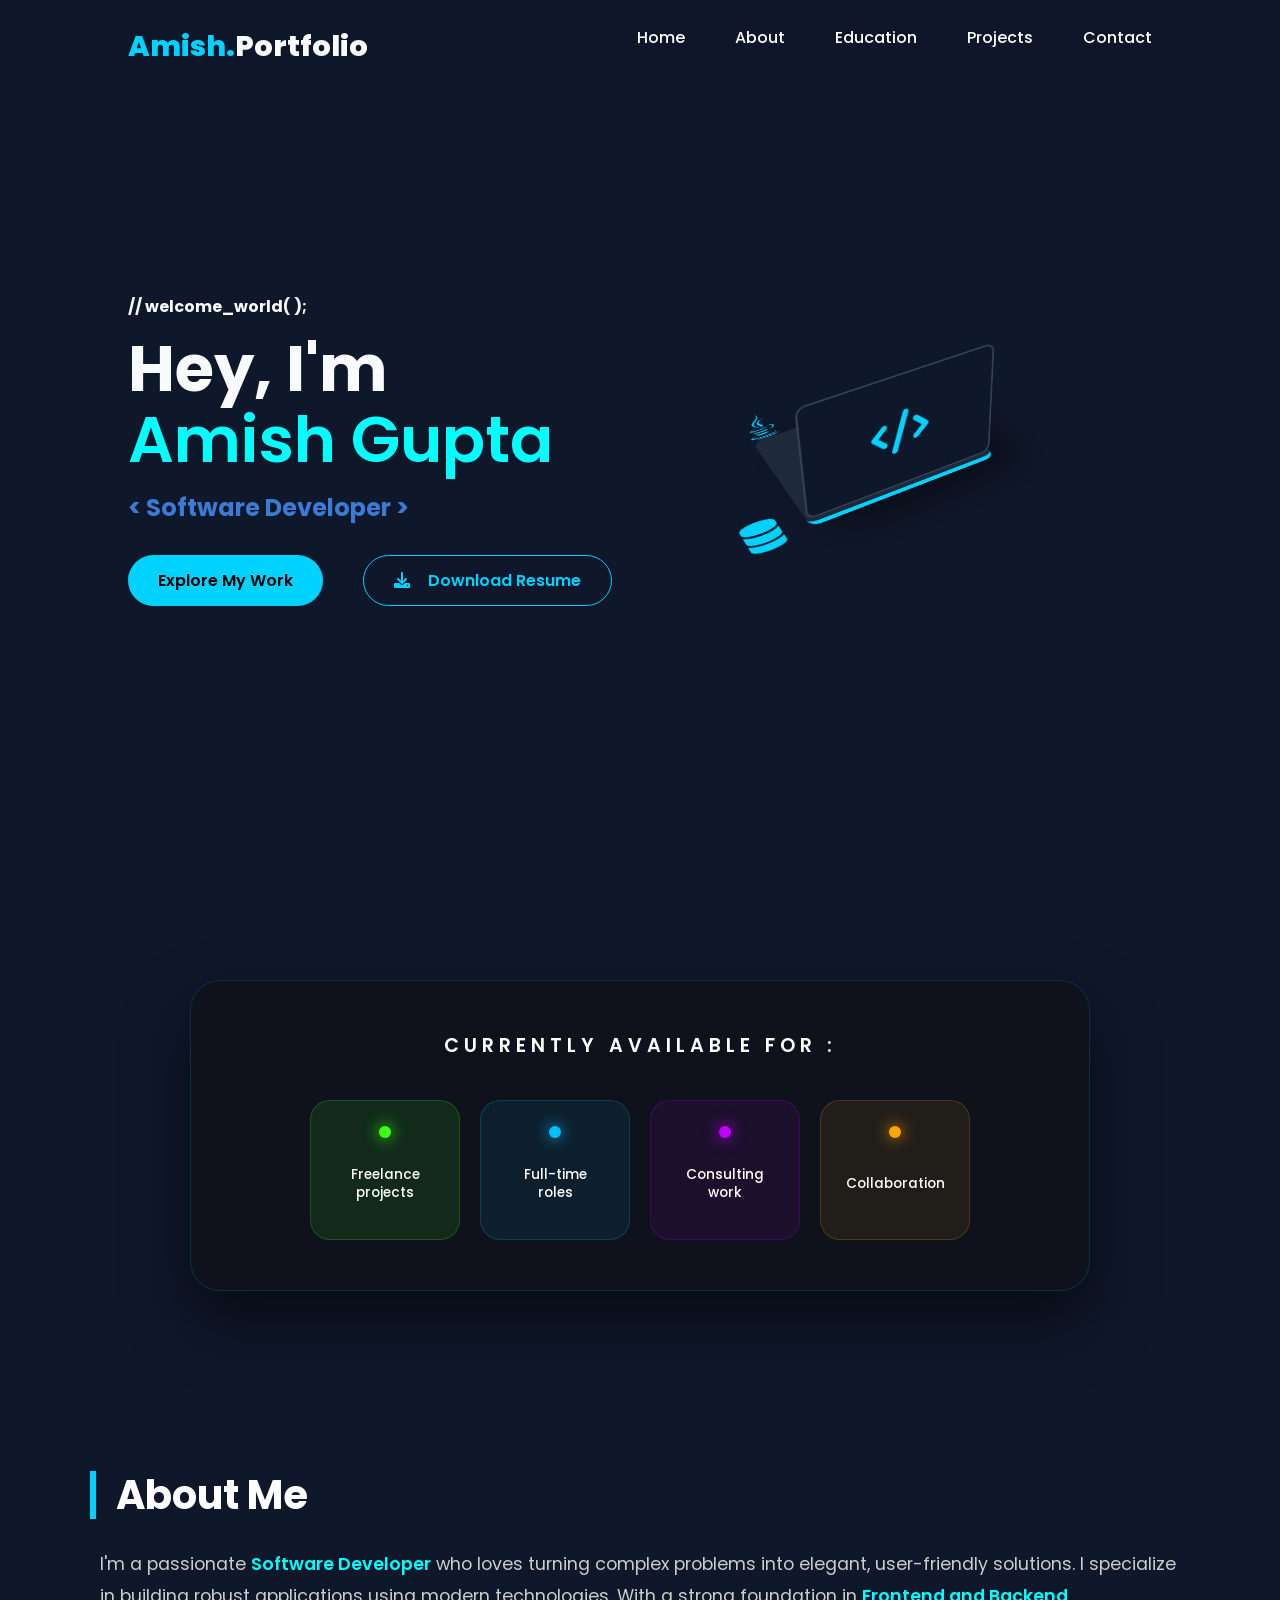
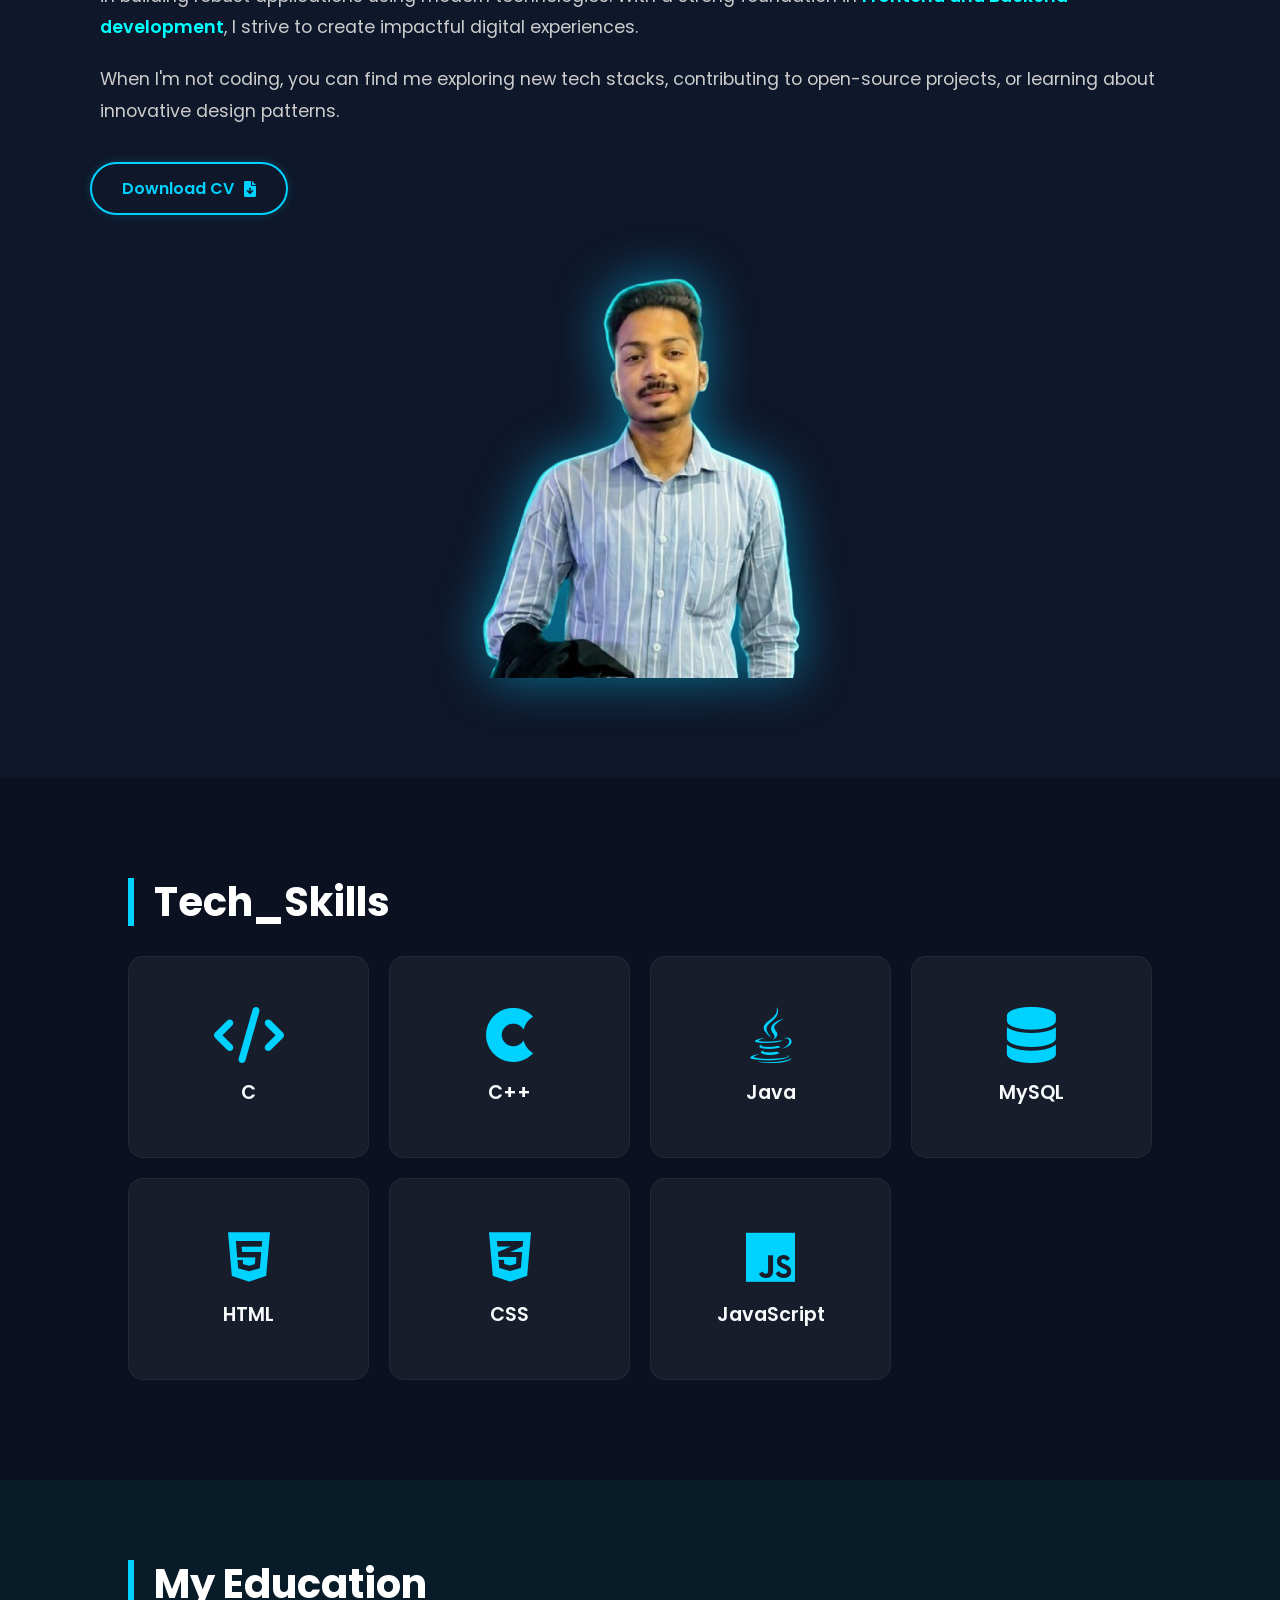
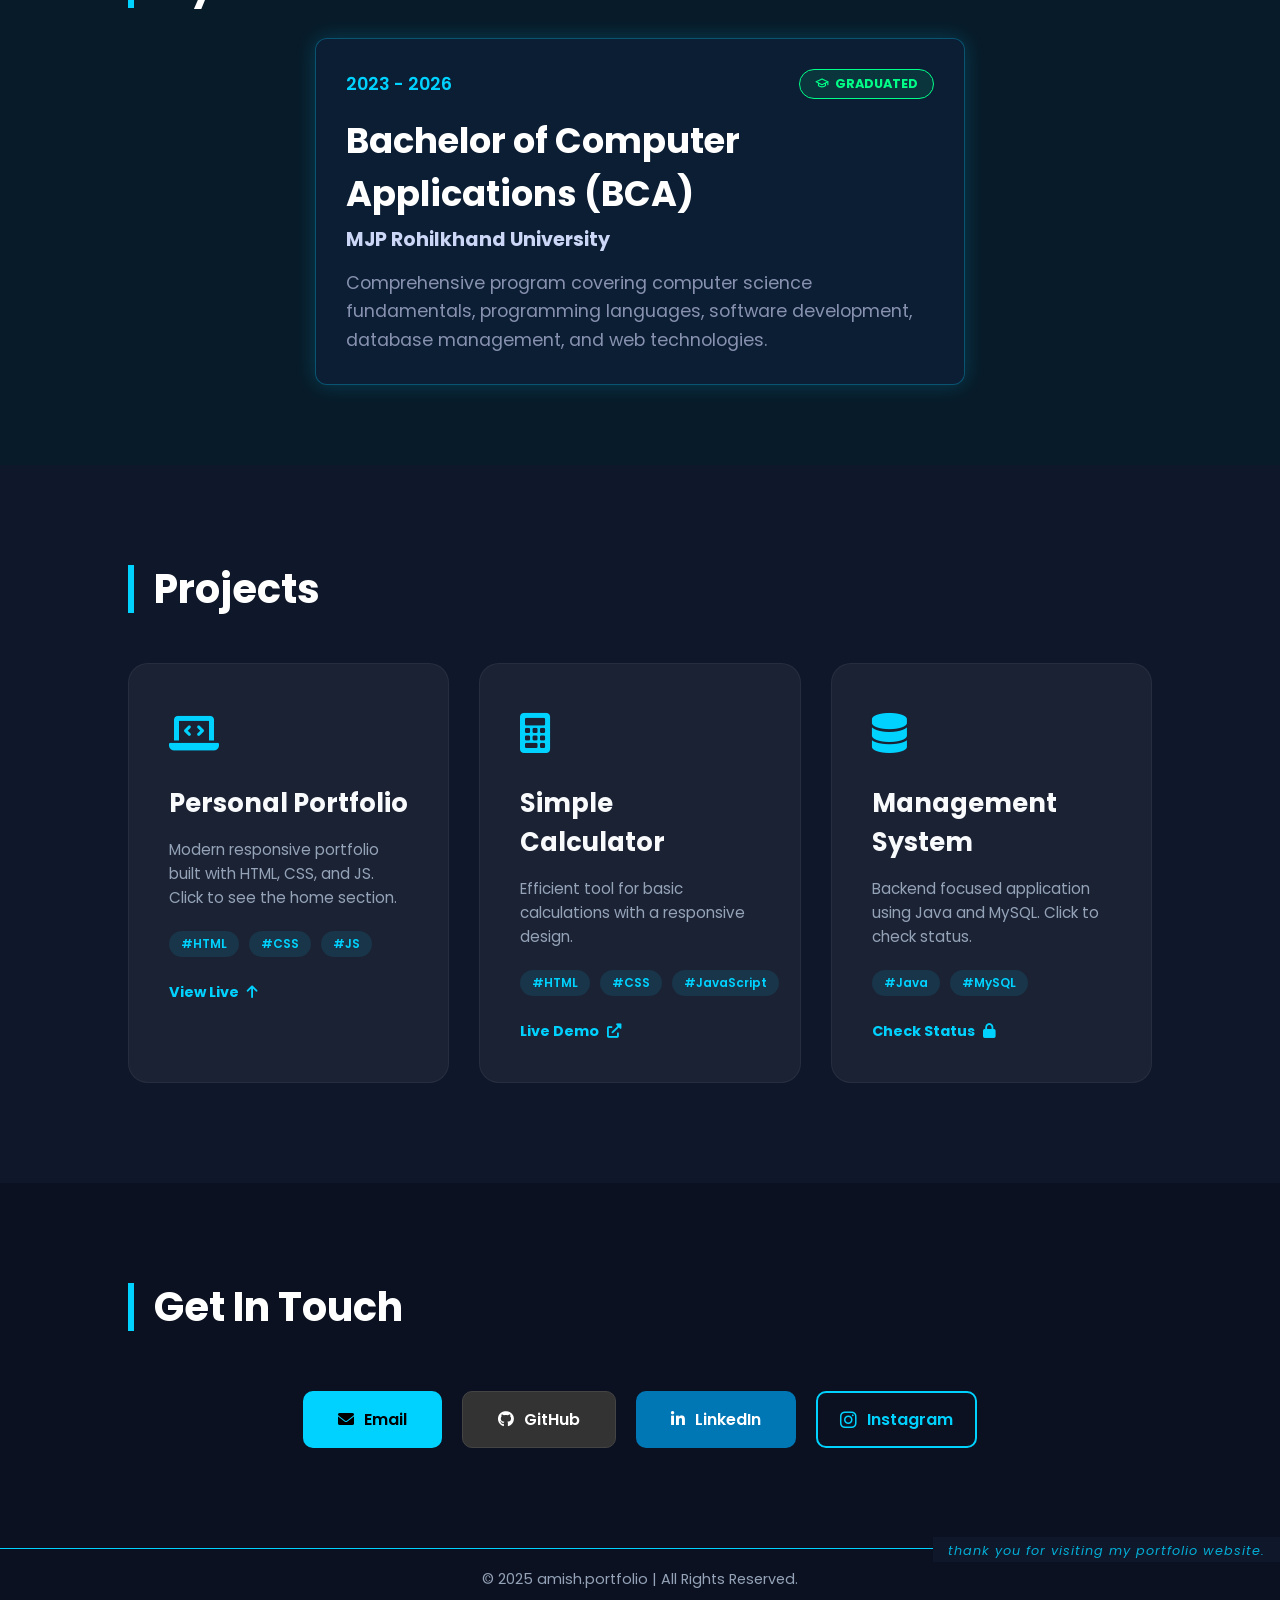
==== Portfolio/index.html @ ae5aba56 "Fix calculator path with capital C" ====
<!DOCTYPE html>
<html lang="en">
<head>
    <meta charset="UTF-8">
    <meta name="viewport" content="width=device-width, initial-scale=1.0">
    <link rel="icon" type="image/x-icon" href="assets/AG_logo.png"> 
    <link rel="stylesheet" href="style.css">
    <meta name="viewport" content="width=device-width, initial-scale=1.0">

<link rel="stylesheet" href="https://cdnjs.cloudflare.com/ajax/libs/font-awesome/6.0.0/css/all.min.css">
    <title>Amish Gupta | Portfolio</title>
    <link rel="stylesheet" href="style.css">
    <link rel="stylesheet" href="https://cdnjs.cloudflare.com/ajax/libs/font-awesome/6.0.0/css/all.min.css">
    <link href="https://fonts.googleapis.com/css2?family=Poppins:wght@300;400;600;800&display=swap" rel="stylesheet">
</head>
<body>

   <nav>
    <div class="logo"><span>Amish.</span>Portfolio</div>
    
    <div class="menu-toggle" id="mobile-menu">
        <span class="bar"></span>
        <span class="bar"></span>
        <span class="bar"></span>
    </div>

    <ul class="nav-links">
        <li><a href="#home">Home</a></li>
        <li><a href="#about">About</a></li>
        <li><a href="#education">Education</a></li>
        <li><a href="#projects">Projects</a></li>
        <li><a href="#contact">Contact</a></li>
    </ul>
</nav>

    <section id="home" class="hero fullscreen">
        <div class="hero-container">
            <div class="hero-text">
                 <h4 class="greeting">// welcome_world( );</h4>
                <h1 class="floating-text">Hey, I'm <br><span class="highlight">Amish Gupta</span></h1>
                
                <p class="role-text">&lt; Software Developer &gt;</p>
                
                
                <div class="hero-btns">
                    <a href="#projects" class="btn primary">Explore My Work</a>
                    <a href="assets/Amish_Gupta_Resume.pdf" class="btn secondary" download>
    <i class="fa-solid fa-download"></i> Download Resume
</a>
                </div>
            </div>
            
            <div class="hero-visual">
                <div class="iso-box">
                    <div class="laptop-base"></div>
                    <div class="laptop-screen">
                        <div class="screen-glow"></div>
                        <i class="fas fa-code"></i>
                    </div>
                    <div class="float-icon icon-1"><i class="fab fa-java"></i></div>
                    <div class="float-icon icon-2"><i class="fab fa-js"></i></div>
                    <div class="float-icon icon-3"><i class="fas fa-database"></i></div>
                </div>
            </div>
        </div>
    </section>

    <section class="availability-section">
    <div class="availability-card-wrapper">
        <h2 class="availability-title">Currently available for :</h2>
        <div class="availability-items">
            <div class="avail-item box freelance">
                <span class="dot"></span>
                <span class="item-text">Freelance<br>projects</span>
            </div>
            <div class="avail-item box fulltime">
                <span class="dot"></span>
                <span class="item-text">Full-time<br>roles</span>
            </div>
            <div class="avail-item box consulting">
                <span class="dot"></span>
                <span class="item-text">Consulting<br>work</span>
            </div>
            <div class="avail-item box collaboration">
                <span class="dot"></span>
                <span class="item-text">Collaboration</span>
            </div>
        </div>
    </div>
</section>

    <section id="about" class="about-section">
    <div class="about-container">
        
        <div class="about-content">
            <h2 class="section-title">About Me</h2>
            <p class="about-text">
                I'm a passionate <span class="highlight">Software Developer</span> who loves turning complex problems into elegant, user-friendly solutions. I specialize in building robust applications using modern technologies. With a strong foundation in <span class="highlight">Frontend and Backend development</span>, I strive to create impactful digital experiences.
            </p>
            <p class="about-text">
                When I'm not coding, you can find me exploring new tech stacks, contributing to open-source projects, or learning about innovative design patterns.
            </p>
            
            <div class="about-cta">
                <a href="assets/Amish_Gupta_Resume.pdf" class="btn btn-cv" download>
                    Download CV <i class="fas fa-file-download"></i>
                </a>
            </div>
        </div>
        
        <div class="about-image-wrapper">
            <img src="assets/profile_pic.png" alt="Amish Gupta" class="about-image">
        </div>
        
    </div>
</section>

    <section id="skills" class="section bg-dark-alt">
        <div class="container">
            <h2 class="section-title">Tech_Skills</h2>
            <div class="skills-grid">
                <div class="skill-card" onclick="openSkill('C', 'Mastered memory management and procedural logic.')"><i class="fas fa-code"></i><span>C</span></div>
                <div class="skill-card" onclick="openSkill('C++', 'Deep understanding of OOPs and Algorithms.')"><i class="fab fa-cuttlefish"></i><span>C++</span></div>
                <div class="skill-card" onclick="openSkill('Java', 'Building robust and scalable applications.')"><i class="fab fa-java"></i><span>Java</span></div>
                <div class="skill-card" onclick="openSkill('MySQL', 'Experienced in database design and SQL.')"><i class="fas fa-database"></i><span>MySQL</span></div>
                <div class="skill-card" onclick="openSkill('HTML', 'Crafting semantic web structures.')"><i class="fab fa-html5"></i><span>HTML</span></div>
                <div class="skill-card" onclick="openSkill('CSS', 'Styling modern layouts with animations.')"><i class="fab fa-css3-alt"></i><span>CSS</span></div>
                <div class="skill-card" onclick="openSkill('JavaScript', 'Expertise in dynamic front-end logic.')"><i class="fab fa-js"></i><span>JavaScript</span></div>
            </div>
        </div>
    </section>

    <section class="education" id="education">
    <h2 class="heading">My Education</h2>

    <div class="education-container">
        <div class="edu-card">
            <div class="card-header">
                <span class="year">2023 - 2026</span>
                <span class="status-badge">
    <svg width="14" height="14" viewBox="0 0 24 24" fill="none" stroke="currentColor" stroke-width="2" stroke-linecap="round" stroke-linejoin="round" xmlns="http://www.w3.org/2000/svg">
        <path d="M22 10L12 5L2 10L12 15L22 10Z"></path>
        <path d="M6 12.5V16.5C6 16.5 8 18.5 12 18.5C16 18.5 18 16.5 18 16.5V12.5"></path>
        <path d="M22 10V15"></path>
    </svg>
    Graduated
</span>
            </div>
            
            <div class="card-body">
                <h3>Bachelor of Computer Applications (BCA)</h3>
                <h4 class="university">MJP Rohilkhand University</h4>
                <div class="divider"></div>
                <p>
                    Comprehensive program covering computer science fundamentals, 
                    programming languages, software development, database management, 
                    and web technologies.
                </p>
            </div>
        </div>
    </div>
</section>


    <section id="projects" class="section">
    <div class="container">
        <h2 class="section-title">Projects</h2>
        <div class="projects-grid">
            
            <div class="project-card" onclick="window.location.href='#home'" style="cursor:pointer;">
                <div class="pj-icon"><i class="fas fa-laptop-code"></i></div>
                <h3>Personal Portfolio</h3>
                <p>Modern responsive portfolio built with HTML, CSS, and JS. Click to see the home section.</p>
                <div class="pj-tags"><span>#HTML</span> <span>#CSS</span> <span>#JS</span></div>
                <a href="#home" class="pj-link">View Live <i class="fas fa-arrow-up"></i></a>
            </div>

            <div class="project-card" onclick="openProjectDetails('Basic Digital Calculator', 'A clean and functional calculator built to handle everyday arithmetic operations. Focused on user-friendly interface and bug-free logic implementation.', 'Calculator/index.html')" style="cursor:pointer;">
    <div class="pj-icon"><i class="fas fa-calculator"></i></div>
    <h3>Simple Calculator</h3>
    <p>Efficient tool for basic calculations with a responsive design.</p>
    <div class="pj-tags"><span>#HTML</span> <span>#CSS</span> <span>#JavaScript</span></div>
    <a href="javascript:void(0)" class="pj-link">Live Demo <i class="fas fa-external-link-alt"></i></a>
</div>

            <div class="project-card" onclick="showComingSoon()" style="cursor:pointer;">
                <div class="pj-icon"><i class="fas fa-database"></i></div>
                <h3>Management System</h3>
                <p>Backend focused application using Java and MySQL. Click to check status.</p>
                <div class="pj-tags"><span>#Java</span> <span>#MySQL</span></div>
                <a href="javascript:void(0)" class="pj-link">Check Status <i class="fas fa-lock"></i></a>
            </div>

        </div>
    </div>
</section>

    <section id="contact" class="section text-center bg-dark-alt">
        <div class="container">
            <h2 class="section-title">Get In Touch</h2>
            <div class="contact-btns">
                <a href="mailto:amishxofficial@gmail.com" class="c-btn email"><i class="fas fa-envelope"></i> Email</a>
                <a href="https://github.com/amishxofficial" target="_blank" class="c-btn github"><i class="fab fa-github"></i> GitHub</a>
                <a href="https://www.linkedin.com/in/amish-gupta-4a487a313" target="_blank" class="c-btn linkedin"><i class="fab fa-linkedin-in"></i> LinkedIn</a>
                <a href="https://instagram.com/_amishgupta" target="_blank" class="c-btn instagram">
    <i class="fab fa-instagram"></i> Instagram
</a>
    </a>
            </div>
            
        </div>
    </section>

    <footer>
        <div class="footer-signature">
        <span>Thank you for visiting my portfolio website.</span>
    </div>
        <p>&copy; 2025 amish.portfolio | All Rights Reserved.</p>
    </footer>

    <div id="skillModal" class="modal">
        <div class="modal-content">
            <span class="close" onclick="closeModal()">&times;</span>
            <h3 id="modalTitle"></h3>
            <p id="modalDesc"></p>
        </div>
    </div>

    <script src="script.js"></script>
</body>
</html>
---- Portfolio/style.css ----
:root {   
    --bg: #0f172a;
    --bg-alt: #0b1120;
    --primary: #00d2ff;
    --secondary: #3a7bd5;
    --text: #f8fafc;
    --text-dim: #94a3b8;
    --card-bg: rgba(255, 255, 255, 0.05);
}

html, body {
    overflow-x: hidden; 
    width: 100%;
}

* { margin: 0; padding: 0; box-sizing: border-box; }
body { font-family: 'Poppins', sans-serif; background: var(--bg); color: var(--text); overflow-x: hidden; }
html { scroll-behavior: smooth; }

/* Navigation */
nav { display: flex; justify-content: space-between; padding: 25px 10%; position: fixed; width: 100%; top: 0; background: rgba(15, 23, 42, 0.9); backdrop-filter: blur(10px); z-index: 1000; }
.logo { font-size: 1.8rem; font-weight: 800; }
.logo span { color: var(--primary); }
.nav-links { display: flex; list-style: none; gap: 30px; }
.nav-links a { text-decoration: none; color: white; transition: 0.3s; }
.btn-nav { border: 1px solid var(--primary); padding: 5px 15px; border-radius: 4px; color: var(--primary) !important; }

/* Hero Section */
.fullscreen { min-height: 100vh; display: flex; align-items: center; }
.hero { padding: 0 10%; }
.hero-container { display: grid; grid-template-columns: 1.2fr 1fr; gap: 50px; width: 100%; align-items: center; }
.hero-text h1 { font-size: 4rem; line-height: 1.1; margin: 15px 0; }
.highlight { color: var(--primary); }
.floating-text { animation: float 4s ease-in-out infinite; }

/* Software Developer Text */
.role-text { font-size: 1.5rem; color: var(--secondary); font-weight: 700; margin-bottom: 20px; }

/* --- FULL SYMMETRICAL AVAILABILITY SECTION --- */
.availability-section {
    padding: 80px 20px;
    display: flex;
    justify-content: center;
    width: 100%;
}

.availability-card-wrapper {
    background: rgba(15, 15, 20, 0.6);
    padding: 50px 30px;
    border-radius: 30px;
    border: 1px solid rgba(0, 210, 255, 0.15);
    box-shadow: 0 30px 60px rgba(0, 0, 0, 0.5);
    text-align: center;
    max-width: 900px;
    width: 95%;
}

.availability-title {
    font-family: 'Inter', 'Poppins', sans-serif;
    font-size: 1.2rem;
    font-weight: 600;
    color: white;
    text-transform: uppercase;
    letter-spacing: 5px;
    margin-bottom: 40px;
}

.availability-items {
    display: flex;
    flex-wrap: wrap;
    justify-content: center;
    gap: 20px;
}

/* BOX ALIGNMENT FIX */
.avail-item.box {
    display: flex;
    flex-direction: column;
    align-items: center;
    justify-content: flex-start; /* Dots ko top se align rakhega */
    width: 150px;
    height: 140px; /* Thodi zyada height stability ke liye */
    padding: 25px 15px;
    border-radius: 20px;
    transition: all 0.4s ease;
    box-sizing: border-box;
}

/* DOT ALIGNMENT FIX */
.dot { 
    height: 12px;
    width: 12px;
    border-radius: 50%;
    display: block;
    margin-bottom: 15px; /* Dot ke niche fix gap */
    flex-shrink: 0; 
}

/* TEXT ALIGNMENT FIX */
.item-text {
    font-size: 0.85rem;
    font-weight: 500;
    color: #ffffff;
    line-height: 1.3;
    text-align: center;
    margin-top: auto; /* Agar text 1 line ka hai toh bhi stable rakhega */
    margin-bottom: auto;
}

/* 1. Base Dot Style */
.dot { 
    height: 12px;
    width: 12px;
    border-radius: 50%;
    display: block;
    margin: 0 auto 15px; 
    flex-shrink: 0;
}

/* 2. Unified Box & Dot Colors (New Palette) */

/* Freelance - Original Parrot Green */
.avail-item.box.freelance { 
    background: rgba(57, 255, 20, 0.1); 
    border: 1px solid rgba(57, 255, 20, 0.2); 
}

.avail-item.box.freelance .dot { 
    background: #39FF14; 
    box-shadow: 0 0 15px #39FF14, 0 0 30px rgba(57, 255, 20, 0.3); 
}

/* 2. Full-time - Bright Blue */
.avail-item.box.fulltime { 
    background: rgba(0, 191, 255, 0.08); /* Lighter Blue */
    border: 1px solid rgba(0, 191, 255, 0.2); 
}
.avail-item.box.fulltime .dot { 
    background: #00BFFF; 
    box-shadow: 0 0 15px #00BFFF; 
}

/* 3. Consulting - Purple/Violet */
.avail-item.box.consulting { 
    background: rgba(191, 0, 255, 0.08); /* Lighter Purple */
    border: 1px solid rgba(191, 0, 255, 0.2); 
}
.avail-item.box.consulting .dot { 
    background: #BF00FF; 
    box-shadow: 0 0 15px #BF00FF; 
}

/* 4. Collaboration - Orange */
.avail-item.box.collaboration { 
    background: rgba(255, 165, 0, 0.08); /* Lighter Orange */
    border: 1px solid rgba(255, 165, 0, 0.2); 
}
.avail-item.box.collaboration .dot { 
    background: #FFA500; 
    box-shadow: 0 0 15px #FFA500; 
}

/* --- Hover Effect --- */
.avail-item.box:hover {
    transform: translateY(-8px);
    background: rgba(255, 255, 255, 0.12) !important;
    border-color: rgba(255, 255, 255, 0.3) !important;
}

/* Isometric Visual */
.hero-visual { position: relative; height: 400px; display: flex; justify-content: center; align-items: center; perspective: 1000px; }
.iso-box { position: relative; width: 300px; height: 200px; transform: rotateX(50deg) rotateZ(-30deg); transform-style: preserve-3d; }
.laptop-base { position: absolute; width: 200px; height: 140px; background: #1e293b; border-radius: 10px; border-bottom: 5px solid var(--primary); box-shadow: 20px 20px 50px rgba(0,0,0,0.5); }
.laptop-screen { position: absolute; width: 200px; height: 130px; background: #0f172a; border: 2px solid #334155; border-radius: 10px; transform: rotateX(-90deg) translateY(-65px) translateZ(65px); display: flex; align-items: center; justify-content: center; font-size: 3rem; color: var(--primary); }
.float-icon { position: absolute; font-size: 2.5rem; color: var(--primary); animation: iconFloat 3s ease-in-out infinite; }
.icon-1 { top: -50px; left: 0; }
.icon-2 { top: 0; left: 220px; animation-delay: 0.5s; }
.icon-3 { top: 100px; left: -60px; animation-delay: 1s; }

/* Skills Buttons (Big) */
.skills-grid { display: grid; grid-template-columns: repeat(auto-fit, minmax(200px, 1fr)); gap: 20px; }
.skill-card { background: var(--card-bg); padding: 50px 20px; border-radius: 15px; text-align: center; cursor: pointer; border: 1px solid rgba(255,255,255,0.05); transition: 0.3s; }
.skill-card:hover { border-color: var(--primary); transform: translateY(-10px); background: rgba(0,210,255,0.1); }
.skill-card i { font-size: 3.5rem; color: var(--primary); display: block; margin-bottom: 15px; }
.skill-card span { font-weight: 600; font-size: 1.2rem; }

/* Projects Grid Styling */
.projects-grid { display: grid; grid-template-columns: repeat(auto-fit, minmax(320px, 1fr)); gap: 30px; margin-top: 20px; }
.project-card { background: var(--card-bg); padding: 40px; border-radius: 20px; border: 1px solid rgba(255, 255, 255, 0.05); transition: all 0.4s ease; position: relative; overflow: hidden; }
.project-card:hover { border-color: var(--primary); transform: translateY(-10px); box-shadow: 0 20px 40px rgba(0, 210, 255, 0.1); }
.pj-icon { font-size: 2.5rem; color: var(--primary); margin-bottom: 20px; }
.project-card h3 { font-size: 1.6rem; margin-bottom: 15px; color: var(--text); }
.project-card p { color: var(--text-dim); font-size: 0.95rem; margin-bottom: 20px; line-height: 1.6; }
.pj-tags { display: flex; gap: 10px; margin-bottom: 25px; }
.pj-tags span { font-size: 0.75rem; background: rgba(0, 210, 255, 0.1); color: var(--primary); padding: 4px 12px; border-radius: 50px; font-weight: 600; }
.pj-link { text-decoration: none; color: var(--primary); font-weight: 700; font-size: 0.9rem; display: flex; align-items: center; gap: 8px; transition: 0.3s; }
.pj-link:hover { gap: 12px; text-shadow: 0 0 10px var(--primary); }

/* Contact Buttons */
.contact-btns { display: flex; gap: 20px; justify-content: center; margin-top: 30px; flex-wrap: wrap; }
.c-btn { padding: 15px 35px; border-radius: 10px; text-decoration: none; font-weight: 600; color: white; transition: 0.3s; display: flex; align-items: center; gap: 10px; }
.email { background: var(--primary); color: #000; }
.github { background: #333; border: 1px solid #444; }
.linkedin { background: #0077b5; }
.c-btn:hover { transform: translateY(-5px); filter: brightness(1.2); }

/* Section & Footer */
.section { padding: 100px 10%; }
.bg-dark-alt { background: var(--bg-alt); }
.section-title { font-size: 2.5rem; margin-bottom: 40px; border-left: 5px solid var(--primary); padding-left: 15px; }
footer { padding: 40px; text-align: center; border-top: 1px solid rgba(255,255,255,0.05); background: var(--bg-alt); color: var(--text-dim); }

/* Animations & Utility */
@keyframes float { 0%, 100% { transform: translateY(0); } 50% { transform: translateY(-15px); } }
@keyframes iconFloat { 0%, 100% { transform: translateY(0); } 50% { transform: translateY(-20px); } }
.btn { padding: 15px 35px; border-radius: 8px; text-decoration: none; font-weight: 600; transition: 0.3s; display: inline-block; }
.primary { background: var(--primary); color: black; margin-right: 15px; }
.secondary { border: 1px solid var(--primary); color: var(--primary); }

/* Modal */
.modal { display: none; position: fixed; z-index: 2000; left: 0; top: 0; width: 100%; height: 100%; background: rgba(0,0,0,0.8); backdrop-filter: blur(5px); }
.modal-content { background: var(--bg); margin: 15% auto; padding: 40px; border: 1px solid var(--primary); width: 400px; border-radius: 15px; text-align: center; position: relative; }
.close { position: absolute; right: 20px; top: 10px; font-size: 30px; cursor: pointer; color: var(--primary); }

/* Logo Hover Effect */
.logo a {
    display: inline-block;
    transition: all 0.3s ease; /* For Smooth transition */
    text-decoration: none;
}

.logo a:hover {
    transform: translateY(-2px) scale(1.05); 
    text-shadow: 0 0 15px rgba(0, 210, 255, 0.7); /* Blue neon glow */
}

/* glow effect when mouse points (amish.portfolio) */
.logo a:hover span {
    color: #fff !important; 
    text-shadow: 0 0 20px #00d2ff;
}

/* --- Buttons(explore work)(download resume) Shimmer aur Glow Effect --- */

/* 1. Common style for both buttons */
.btn {
    position: relative;
    overflow: hidden; /* Important for keep the shining inside the button only */
    transition: all 0.4s ease-in-out;
    z-index: 1;
    display: inline-block;
    text-decoration: none;
}

/* 2. Shimmer's logic */
.btn::before {
    content: '';
    position: absolute;
    top: 0;
    left: -100%;
    width: 100%;
    height: 100%;
    background: linear-gradient(
        120deg,
        transparent,
        rgba(255, 255, 255, 0.4), /* White shine */
        transparent
    );
    transition: all 0.6s ease;
    z-index: -1;
}

/* 3. Line goes from Left to right when hovering */
.btn:hover::before {
    left: 100%;
}

/* 4. button pop-up when hover */
.btn:hover {
    transform: translateY(-4px) scale(1.03);
}

/* 5. Primary button (Explore My Work) glow effect */
.btn.primary:hover {
    box-shadow: 0 10px 20px rgba(0, 210, 255, 0.5);
}

/* 6. Secondary button (Get In Touch) glow */
.btn.secondary:hover {
    background: rgba(0, 210, 255, 0.1); /* light blue tint */
    box-shadow: 0 10px 20px rgba(0, 210, 255, 0.3);
}

/* Navigation Links Style */
.nav-links a {
    position: relative;
    text-decoration: none;
    color: #fff;
    font-weight: 500;
    margin-left: 20px;
    transition: all 0.3s ease;
}

/* Text color change when hover */
.nav-links a:hover {
    color: #00d2ff; 
    text-shadow: 0 0 10px rgba(0, 210, 255, 0.5);
}

/* Underline Effect */
.nav-links a::after {
    content: '';
    position: absolute;
    width: 0;
    height: 2px;
    bottom: -5px;
    left: 0;
    background-color: #00d2ff;
    transition: width 0.3s ease;
}

/* Line expand when mouse points */
.nav-links a:hover::after {
    width: 100%;
}

/* Resume Button specific style */
.btn.secondary i {
    margin-right: 8px;  
    transition: transform 0.3s ease;
}

.btn.secondary:hover i {
    transform: translateY(3px); /*(Download vibe) */
}

.btn.secondary:hover {
    border-color: #00d2ff;
    color: #00d2ff;
    background: rgba(0, 210, 255, 0.05);
    box-shadow: 0 0 15px rgba(0, 210, 255, 0.3);
}

/* --- ABOUT SECTION STYLES --- */
.about-section {
    padding: 100px 20px;
    background: transparent;
    width: 100%;
    display: flex;
    justify-content: center;
}

.about-container {
    max-width: 1100px;
    width: 90%;
    display: flex;
    align-items: center; /* Vertically center image & text */
    justify-content: space-between;
    gap: 50px;
}

/* LEFT SIDE: CONTENT */
.about-content {
    flex: 1; /* Takes 60% space */
    text-align: left;
}

.section-title {
    font-family: 'Poppins', sans-serif;
    font-size: 2.5rem;
    font-weight: 700;
    color: #ffffff;
    margin-bottom: 25px;
    position: relative;
    display: inline-block;
}

/* Subtle line below title */
.section-title::after {
    content: '';
    position: absolute;
    bottom: -10px;
    left: 0;
    width: 60px;
    height: 4px;
    background: #00d2ff;  
    border-radius: 2px;
}

.about-text {
    font-size: 1.1rem;
    color: #cccccc;
    line-height: 1.8;
    margin-bottom: 20px;
}

/* Cyan Highlight for keywords */
.highlight {
    color: cyan; 
    font-weight: 600;
}

/* RIGHT SIDE: IMAGE */
.about-image-wrapper {
    flex: 0 0 350px; /* Takes fixed 350px space */
    display: flex;
    justify-content: center;
    align-items: center;
}

.about-image {
    width: 180%;
    height: auto;
    border-radius: 20px; /* Optional: Slight rounded corners */
    
    /* THE SIGNATURE CYAN GLOW */
    filter: drop-shadow(0 0 25px rgba(0, 210, 255, 0.5));
    
    /* Subtle Floating Animation */
    animation: floatImage 4s ease-in-out infinite;
    transition: all 0.5s ease;
}

/* Image zoom on hover */
.about-image:hover {
    transform: scale(1.03);
    filter: drop-shadow(0 0 35px rgba(0, 210, 255, 0.7));
}

@keyframes floatImage {
    0%, 100% { transform: translateY(0); }
    50% { transform: translateY(-10px); }
}

/* --- CTA BUTTON STYLE --- */
.about-cta {
    margin-top: 35px;
}

.btn {
    display: inline-flex;
    align-items: center;
    gap: 10px;
    padding: 12px 30px;
    border-radius: 30px;
    text-decoration: none;
    font-weight: 600;
    font-size: 1rem;
    transition: all 0.3s ease;
}

.btn-cv {
    background: transparent;
    color: #00d2ff;
    border: 2px solid #00d2ff;
    box-shadow: 0 0 10px rgba(0, 210, 255, 0.2);
}

.btn-cv:hover {
    background: #00d2ff;
    color: #111; /* Dark text on bright background */
    box-shadow: 0 0 20px rgba(0, 210, 255, 0.6);
    transform: translateY(-3px);
}

/* =========================================
   🛑 POORA PURANA @MEDIA HATA KAR YE DALEIN
========================================= */
@media (max-width: 768px) {
    /* 1. Pure Section ko top se itna niche karo ki Navbar se na takraye */
    .hero {
        padding-top: 120px !important; /* Navbar 70-80px ka hota hai, 120px safe hai */
        min-height: 100vh !important;
        display: flex !important;
        flex-direction: column !important;
        justify-content: flex-start !important;
        align-items: center !important;
    }

    .hero-container {
        width: 100% !important;
        display: flex !important;
        flex-direction: column !important;
        align-items: center !important;
        text-align: center !important;
        margin: 0 !important;
        padding: 0 20px !important;
    }

    /* 2. Greeting line (// welcome_world) */
    .greeting {
        display: block !important;
        font-size: 0.85rem !important; 
        margin-bottom: 15px !important;
        color: #00d2ff !important; 
        width: 100% !important;
        text-align: center !important;
    }

    /* 3. Name Heading */
    .hero-text h1 {
        font-size: 1.8rem !important; /* Size control */
        line-height: 1.2 !important;
        margin: 10px 0 !important;
    }

    /* 4. Buttons */
    .hero-btns .btn {
        width: 250px !important;      /* Button ki width */
        display: flex !important;      /* Flex use karenge centering ke liye */
        justify-content: center !important; /* Text ko horizontally center karega */
        align-items: center !important;    /* Text ko vertically center karega */
        text-align: center !important;     /* Extra safety for text */
        padding: 12px 0 !important;        /* Side padding zero kardo taaki text center mein rahe */
        margin: 0 auto !important;
    }

    .hero-btns .btn {
        width: 250px !important; /* Fixed width taaki dono ek jaise dikhein */
        margin: 0 !important;
    }
}

    /* 2. Isometric Box: Purani positions override karke center karo */
    .iso-box {
        /* ⚠️ DO NOT change transform or rotation here */
        position: relative !important; 
        margin: 0 auto !important; /* Horizontal Center */
        left: unset !important;    /* Purani left coordinate hatao */
        right: unset !important;   /* Purani right coordinate hatao */
        top: 0 !important;
        display: block !important;
    }

    /* 3. Isometric Elements Alignment reset */
    .laptop-base, .laptop-screen {
        margin: 0 auto !important;
        /* Yahan purani isometric values override na karein */
    }

    /* 2. About Section Fix (Jo kat rahi thi) */
    .about {
        width: 100%;
        display: flex;
        flex-direction: column;
        align-items: center;
    }

    .about-container {
        display: flex !important;
        flex-direction: column !important; /* Force Column (Side space nahi hai) */
        align-items: center !important;
        text-align: center;
        width: 100% !important;
        gap: 30px;
    }

    .about-img {
        width: 100%;
        display: flex;
        justify-content: center;
        margin: 0 auto;
    }

    .about-img img {
        width: 100% !important;
        max-width: 280px !important; /* Photo na kat sake */
        height: auto;
        border-radius: 50%; /* Agar round photo hai toh */
        margin: 0 auto;
    }

    .about-text {
        width: 100%;
        padding: 0 10px;
    }

    /* 3. Footer (Final Line Fix) */
    footer {
        width: 100%;
        padding: 20px 0;
        text-align: center;
    }

    footer p {
        font-size: 14px;
        white-space: normal !important; /* Line wrap karega */
        width: 90%;
        margin: 0 auto;
    }



/* Container reset */
.education {
    padding: 80px 10%;
    background: #081b29;
    text-align: left;
}

/* Heading - Fixed Size & Position */
.section-title, 
.education .heading {
    font-size: 2.5rem !important; 
    font-weight: 700;
    color: #ffffff;
    margin-bottom: 30px;
    border-left: 6px solid var(--primary); 
    padding-left: 20px;
    display: inline-block;
    text-align: left;
    text-transform: none; 
}

/* Card Styling - Same as "Available for Work" Shadow Border */
.education-container {
    display: flex;
    justify-content: center;
}

.edu-card {
    background: rgba(17, 34, 64, 0.5); /* Deep Blue/Dark theme */
    border: 1px solid rgba(0, 210, 255, 0.3);
    border-radius: 12px;
    padding: 30px;
    max-width: 650px;
    width: 100%;
    box-shadow: 0 0 20px rgba(0, 210, 255, 0.2); /* Shadow Border Effect */
    text-align: left; 
    transition: 0.3s;
}

.edu-card:hover {
    box-shadow: 0 0 30px rgba(0, 210, 255, 0.4);
    transform: translateY(-5px);
}

/* Header Inside Card */
.card-header {
    display: flex;
    justify-content: space-between;
    align-items: center;
    margin-bottom: 15px;
}

.year {
    color: #00d2ff;
    font-size: 1.1rem;
    font-weight: 600;
}

/* Green Capsule (Graduated) */
.status-badge {
    background: rgba(0, 255, 136, 0.1);
    color: #00ff88;
    
    /* SAME ORIGINAL PADDING */
    padding: 5px 15px; 
    
    border-radius: 20px;
    
    /* SAME ORIGINAL FONT SIZE */
    font-size: 0.8rem; 
    
    border: 1px solid #00ff88;
    text-transform: uppercase;
    font-weight: 700;
    
    /* Icon alignment */
    display: inline-flex;
    align-items: center;
    justify-content: center;
    
    /* Minimalist gap between outline cap and word */
    gap: 6px; 
}

/* Specific SVG alignment inside badge for visual balance */
.status-badge svg {
    margin-bottom: 2px; /* Small visual center fix */
}

/* Icon specific styling inside badge */
.status-badge i {
    font-size: 1rem; 
}

/* BCA Title & University */
.edu-card h3 {
    font-size: 2.2rem;
    color: #fff;
    margin-bottom: 5px;
}

.university {
    font-size: 1.2rem;
    color: #ccd6f6;
    margin-bottom: 15px;
    display: block;
}

/* The Paragraph - Readable Size */
.edu-card p {
    font-size: 1.1rem; 
    color: #8892b0;
    line-height: 1.6;
}

/* Instagram Button (Outline Style) */
.c-btn.instagram {
    display: inline-flex;
    align-items: center;
    justify-content: center;
    gap: 10px;
    
    /* Padding & Width fix */
    padding: 12px 22px; 
    min-width: 150px; 
    
    /* Shape: Little Curved Rectangle */
    border-radius: 10px; 
    
    /* Colors: No Interior Color */
    background: transparent;
    border: 2px solid var(--primary); /* Cyan Outline */
    color: var(--primary);
    
    font-weight: 600;
    text-decoration: none;
    transition: all 0.3s ease-in-out;
    cursor: pointer;
}

/* Hover Effect: Glow Only */
.c-btn.instagram:hover {
    background: rgba(0, 210, 255, 0.1);
    color: var(--primary);
    box-shadow: 0 0 20px rgba(0, 210, 255, 0.4);
    transform: translateY(-3px);
}

/* Icon size inside Instagram button */
.c-btn.instagram i {
    font-size: 1.2rem;
}

footer {
    position: relative;
    padding: 60px 10% 30px; 
    background: var(--bg-alt);
    border-top: 1px solid rgba(0, 210, 255, 0.2); /* Cyan faint line */
    text-align: center;
}

.footer-signature {
    position: absolute;
    top: -12px; 
    right: 0%; /* Right side alignment */
    background: var(--bg); 
    padding: 0 15px;
}

.footer-signature span {
    font-size: 0.8rem;
    color: var(--primary); 
    font-family: 'Poppins', sans-serif;
    font-style: italic;
    letter-spacing: 1px;
    text-transform: lowercase; /* Minimalist look */
    opacity: 0.8;
}
footer {
    width: 100%;
    padding: 20px 0;
    text-align: center;
    background: var(--bg-alt);
    border-top: 1px solid var(--primary);
}

footer p {
    font-size: 0.9rem;
    word-wrap: break-word; /* Taaki line na kate */
}

/* Center align on Mobile*/
@media (max-width: 768px) {
    .footer-signature {
        right: 50%;
        transform: translateX(50%);
        white-space: nowrap;
    }
}

/* Section jump fix */
section {
    scroll-margin-top: 80px; 
}

/* --- MOBILE RESPONSIVE FIXES --- */

@media (max-width: 992px) {
    .nav-links {
        gap: 15px; 
    }
    .education .heading { font-size: 3rem; }
}

@media (max-width: 768px) {
    /* 1. Navigation Menu (Vertical List) */
    .nav-links {
        display: none; /* Menu bar for Mobile  */
        flex-direction: column;
        position: absolute;
        top: 80px;
        left: 0;
        width: 100%;
        background: rgba(11, 17, 32, 0.95);
        padding: 30px;
        backdrop-filter: blur(15px);
        border-bottom: 2px solid var(--primary);
    }

    /* 2. Contact Buttons (Stacking) */
    .contact-btns {
        flex-direction: column; 
        gap: 15px;
    }
    
    .c-btn {
        width: 100%; /* Full width buttons on phone */
        max-width: 300px;
    }

    /* 3. Education Card Fix */
    .edu-card {
        padding: 20px;
        margin: 0 10px;
    }
    
    .card-header {
        flex-direction: column;
        align-items: flex-start;
        gap: 10px;
    }

    /* 4. Footer Joint Note (Center align on mobile) */
    .footer-signature {
        right: 50%;
        transform: translateX(50%);
        white-space: nowrap;
    }
}


.nav-links.active {
    display: flex;
}

/*Strictly hide horizontal line */
.section-title::after, 
.education .heading::after {
    display: none !important;
    content: none !important;
    width: 0 !important;
    height: 0 !important;
}

/* Ensure that only vertical line shows */
.section-title, 
.education .heading {
    border-left: 6px solid var(--primary); /* Cyan Vertical Line */
    padding-left: 20px;
    display: inline-block;
    line-height: 1.2;
}

/* =========================================
   Mobile-Responsive (Screen < 768px)
========================================= */
@media (max-width: 768px) {
    /* Standard Padding phones ke liye */
    section {
        padding: 60px 20px;
    }

    /* 1. Navigation Menu Fix */
    .nav-links {
        display: none; /* Desktop menu hide */
        flex-direction: column;
        width: 100%;
        position: absolute;
        top: 80px; /* Nav height */
        left: 0;
        background-color: var(--bg-alt); /* Tumhare background color jaisa */
        text-align: center;
        border-bottom: 2px solid var(--primary);
    }

    .nav-links.active {
        display: flex; /* Click karne par dikhega */
    }

    .nav-links li {
        margin: 20px 0;
    }

    /* Hamburger Menu Icon styling */
    .menu-toggle {
        display: block;
        cursor: pointer;
    }

    .bar {
        display: block;
        width: 25px;
        height: 3px;
        margin: 5px auto;
        -webkit-transition: all 0.3s ease-in-out;
        transition: all 0.3s ease-in-out;
        background-color: #fff;
    }

    /* 2. Hero Section Fix */
    .hero-container {
        grid-template-columns: 1fr; /* Text aur content ek ke niche ek */
        text-align: center;
        margin-top: 50px;
    }

    .hero-text h1 {
        font-size: 2.8rem; /* Font chota */
    }

    .cta-btns {
        flex-direction: column; /* Buttons ek ke niche ek */
        gap: 15px;
    }

    /* 3. Education Card Fix */
    .education {
        padding: 60px 10%;
    }

    .edu-card {
        width: 100%; /* Card ab screen ki poori width lega */
        margin: 0 auto;
    }

    /* Titles Fix */
    .section-title, .heading {
        font-size: 2.2rem !important; /* Titles chote aur classy */
    }
}

@media (max-width: 768px) {
    /* 1. Contact buttons ka container */
    .contact-btns {
        display: flex !important;
        flex-direction: column !important; /* Ek ke niche ek */
        align-items: center !important;    /* Poore buttons ko screen ke beech mein layega */
        gap: 15px !important;              /* Buttons ke beech ka gap */
        width: 100% !important;
        padding: 0 20px !important;
    }

    /* 2. Saare buttons (Email, GitHub, LinkedIn, Instagram) */
    .c-btn {
        width: 100% !important;            /* Phone ki width ke hisaab se */
        max-width: 280px !important;       /* Buttons zyada wide na hon */
        display: flex !important;          /* Flexbox se icon aur text align karenge */
        justify-content: center !important; /* Text aur Icon ko BEECH mein layega */
        align-items: center !important;    /* Vertically center */
        gap: 10px !important;              /* Icon aur Text ke beech ka gap */
        text-align: center !important;
        padding: 12px 20px !important;
        margin: 0 auto !important;         /* Center alignment insurance */
    }

    /* 3. Icons ka size thoda adjust karne ke liye */
    .c-btn i {
        font-size: 1.1rem !important;
    }
}

/* PC/Laptop ke liye (Normal Desktop View) */
.hero-btns {
    display: flex;
    flex-direction: row;       /* Buttons side-by-side rahenge */
    justify-content: flex-start; /* Isse buttons Text ke niche Left mein rahenge */
    gap: 25px;                 /* PC par bhi thoda gap badha diya */
    margin-top: 30px;
    width: 100%;
}

.hero-btns .btn {
    width: auto;               /* PC par button apni natural width lega */
    min-width: 180px;          /* Minimum size taaki chote na lagein */
    text-align: center;
}

/* Mobile wala code jo humne pehle likha tha, wo waisa hi rahega */
@media (max-width: 768px) {
    .hero-btns {
        display: flex !important;
        flex-direction: column !important; 
        align-items: center !important;    
        gap: 20px !important;
        justify-content: center !important;
    }
    
    .hero-btns .btn {
        width: 250px !important;    
    }
}
---- Portfolio/style.css ----
:root {   
    --bg: #0f172a;
    --bg-alt: #0b1120;
    --primary: #00d2ff;
    --secondary: #3a7bd5;
    --text: #f8fafc;
    --text-dim: #94a3b8;
    --card-bg: rgba(255, 255, 255, 0.05);
}

html, body {
    overflow-x: hidden; 
    width: 100%;
}

* { margin: 0; padding: 0; box-sizing: border-box; }
body { font-family: 'Poppins', sans-serif; background: var(--bg); color: var(--text); overflow-x: hidden; }
html { scroll-behavior: smooth; }

/* Navigation */
nav { display: flex; justify-content: space-between; padding: 25px 10%; position: fixed; width: 100%; top: 0; background: rgba(15, 23, 42, 0.9); backdrop-filter: blur(10px); z-index: 1000; }
.logo { font-size: 1.8rem; font-weight: 800; }
.logo span { color: var(--primary); }
.nav-links { display: flex; list-style: none; gap: 30px; }
.nav-links a { text-decoration: none; color: white; transition: 0.3s; }
.btn-nav { border: 1px solid var(--primary); padding: 5px 15px; border-radius: 4px; color: var(--primary) !important; }

/* Hero Section */
.fullscreen { min-height: 100vh; display: flex; align-items: center; }
.hero { padding: 0 10%; }
.hero-container { display: grid; grid-template-columns: 1.2fr 1fr; gap: 50px; width: 100%; align-items: center; }
.hero-text h1 { font-size: 4rem; line-height: 1.1; margin: 15px 0; }
.highlight { color: var(--primary); }
.floating-text { animation: float 4s ease-in-out infinite; }

/* Software Developer Text */
.role-text { font-size: 1.5rem; color: var(--secondary); font-weight: 700; margin-bottom: 20px; }

/* --- FULL SYMMETRICAL AVAILABILITY SECTION --- */
.availability-section {
    padding: 80px 20px;
    display: flex;
    justify-content: center;
    width: 100%;
}

.availability-card-wrapper {
    background: rgba(15, 15, 20, 0.6);
    padding: 50px 30px;
    border-radius: 30px;
    border: 1px solid rgba(0, 210, 255, 0.15);
    box-shadow: 0 30px 60px rgba(0, 0, 0, 0.5);
    text-align: center;
    max-width: 900px;
    width: 95%;
}

.availability-title {
    font-family: 'Inter', 'Poppins', sans-serif;
    font-size: 1.2rem;
    font-weight: 600;
    color: white;
    text-transform: uppercase;
    letter-spacing: 5px;
    margin-bottom: 40px;
}

.availability-items {
    display: flex;
    flex-wrap: wrap;
    justify-content: center;
    gap: 20px;
}

/* BOX ALIGNMENT FIX */
.avail-item.box {
    display: flex;
    flex-direction: column;
    align-items: center;
    justify-content: flex-start; /* Dots ko top se align rakhega */
    width: 150px;
    height: 140px; /* Thodi zyada height stability ke liye */
    padding: 25px 15px;
    border-radius: 20px;
    transition: all 0.4s ease;
    box-sizing: border-box;
}

/* DOT ALIGNMENT FIX */
.dot { 
    height: 12px;
    width: 12px;
    border-radius: 50%;
    display: block;
    margin-bottom: 15px; /* Dot ke niche fix gap */
    flex-shrink: 0; 
}

/* TEXT ALIGNMENT FIX */
.item-text {
    font-size: 0.85rem;
    font-weight: 500;
    color: #ffffff;
    line-height: 1.3;
    text-align: center;
    margin-top: auto; /* Agar text 1 line ka hai toh bhi stable rakhega */
    margin-bottom: auto;
}

/* 1. Base Dot Style */
.dot { 
    height: 12px;
    width: 12px;
    border-radius: 50%;
    display: block;
    margin: 0 auto 15px; 
    flex-shrink: 0;
}

/* 2. Unified Box & Dot Colors (New Palette) */

/* Freelance - Original Parrot Green */
.avail-item.box.freelance { 
    background: rgba(57, 255, 20, 0.1); 
    border: 1px solid rgba(57, 255, 20, 0.2); 
}

.avail-item.box.freelance .dot { 
    background: #39FF14; 
    box-shadow: 0 0 15px #39FF14, 0 0 30px rgba(57, 255, 20, 0.3); 
}

/* 2. Full-time - Bright Blue */
.avail-item.box.fulltime { 
    background: rgba(0, 191, 255, 0.08); /* Lighter Blue */
    border: 1px solid rgba(0, 191, 255, 0.2); 
}
.avail-item.box.fulltime .dot { 
    background: #00BFFF; 
    box-shadow: 0 0 15px #00BFFF; 
}

/* 3. Consulting - Purple/Violet */
.avail-item.box.consulting { 
    background: rgba(191, 0, 255, 0.08); /* Lighter Purple */
    border: 1px solid rgba(191, 0, 255, 0.2); 
}
.avail-item.box.consulting .dot { 
    background: #BF00FF; 
    box-shadow: 0 0 15px #BF00FF; 
}

/* 4. Collaboration - Orange */
.avail-item.box.collaboration { 
    background: rgba(255, 165, 0, 0.08); /* Lighter Orange */
    border: 1px solid rgba(255, 165, 0, 0.2); 
}
.avail-item.box.collaboration .dot { 
    background: #FFA500; 
    box-shadow: 0 0 15px #FFA500; 
}

/* --- Hover Effect --- */
.avail-item.box:hover {
    transform: translateY(-8px);
    background: rgba(255, 255, 255, 0.12) !important;
    border-color: rgba(255, 255, 255, 0.3) !important;
}

/* Isometric Visual */
.hero-visual { position: relative; height: 400px; display: flex; justify-content: center; align-items: center; perspective: 1000px; }
.iso-box { position: relative; width: 300px; height: 200px; transform: rotateX(50deg) rotateZ(-30deg); transform-style: preserve-3d; }
.laptop-base { position: absolute; width: 200px; height: 140px; background: #1e293b; border-radius: 10px; border-bottom: 5px solid var(--primary); box-shadow: 20px 20px 50px rgba(0,0,0,0.5); }
.laptop-screen { position: absolute; width: 200px; height: 130px; background: #0f172a; border: 2px solid #334155; border-radius: 10px; transform: rotateX(-90deg) translateY(-65px) translateZ(65px); display: flex; align-items: center; justify-content: center; font-size: 3rem; color: var(--primary); }
.float-icon { position: absolute; font-size: 2.5rem; color: var(--primary); animation: iconFloat 3s ease-in-out infinite; }
.icon-1 { top: -50px; left: 0; }
.icon-2 { top: 0; left: 220px; animation-delay: 0.5s; }
.icon-3 { top: 100px; left: -60px; animation-delay: 1s; }

/* Skills Buttons (Big) */
.skills-grid { display: grid; grid-template-columns: repeat(auto-fit, minmax(200px, 1fr)); gap: 20px; }
.skill-card { background: var(--card-bg); padding: 50px 20px; border-radius: 15px; text-align: center; cursor: pointer; border: 1px solid rgba(255,255,255,0.05); transition: 0.3s; }
.skill-card:hover { border-color: var(--primary); transform: translateY(-10px); background: rgba(0,210,255,0.1); }
.skill-card i { font-size: 3.5rem; color: var(--primary); display: block; margin-bottom: 15px; }
.skill-card span { font-weight: 600; font-size: 1.2rem; }

/* Projects Grid Styling */
.projects-grid { display: grid; grid-template-columns: repeat(auto-fit, minmax(320px, 1fr)); gap: 30px; margin-top: 20px; }
.project-card { background: var(--card-bg); padding: 40px; border-radius: 20px; border: 1px solid rgba(255, 255, 255, 0.05); transition: all 0.4s ease; position: relative; overflow: hidden; }
.project-card:hover { border-color: var(--primary); transform: translateY(-10px); box-shadow: 0 20px 40px rgba(0, 210, 255, 0.1); }
.pj-icon { font-size: 2.5rem; color: var(--primary); margin-bottom: 20px; }
.project-card h3 { font-size: 1.6rem; margin-bottom: 15px; color: var(--text); }
.project-card p { color: var(--text-dim); font-size: 0.95rem; margin-bottom: 20px; line-height: 1.6; }
.pj-tags { display: flex; gap: 10px; margin-bottom: 25px; }
.pj-tags span { font-size: 0.75rem; background: rgba(0, 210, 255, 0.1); color: var(--primary); padding: 4px 12px; border-radius: 50px; font-weight: 600; }
.pj-link { text-decoration: none; color: var(--primary); font-weight: 700; font-size: 0.9rem; display: flex; align-items: center; gap: 8px; transition: 0.3s; }
.pj-link:hover { gap: 12px; text-shadow: 0 0 10px var(--primary); }

/* Contact Buttons */
.contact-btns { display: flex; gap: 20px; justify-content: center; margin-top: 30px; flex-wrap: wrap; }
.c-btn { padding: 15px 35px; border-radius: 10px; text-decoration: none; font-weight: 600; color: white; transition: 0.3s; display: flex; align-items: center; gap: 10px; }
.email { background: var(--primary); color: #000; }
.github { background: #333; border: 1px solid #444; }
.linkedin { background: #0077b5; }
.c-btn:hover { transform: translateY(-5px); filter: brightness(1.2); }

/* Section & Footer */
.section { padding: 100px 10%; }
.bg-dark-alt { background: var(--bg-alt); }
.section-title { font-size: 2.5rem; margin-bottom: 40px; border-left: 5px solid var(--primary); padding-left: 15px; }
footer { padding: 40px; text-align: center; border-top: 1px solid rgba(255,255,255,0.05); background: var(--bg-alt); color: var(--text-dim); }

/* Animations & Utility */
@keyframes float { 0%, 100% { transform: translateY(0); } 50% { transform: translateY(-15px); } }
@keyframes iconFloat { 0%, 100% { transform: translateY(0); } 50% { transform: translateY(-20px); } }
.btn { padding: 15px 35px; border-radius: 8px; text-decoration: none; font-weight: 600; transition: 0.3s; display: inline-block; }
.primary { background: var(--primary); color: black; margin-right: 15px; }
.secondary { border: 1px solid var(--primary); color: var(--primary); }

/* Modal */
.modal { display: none; position: fixed; z-index: 2000; left: 0; top: 0; width: 100%; height: 100%; background: rgba(0,0,0,0.8); backdrop-filter: blur(5px); }
.modal-content { background: var(--bg); margin: 15% auto; padding: 40px; border: 1px solid var(--primary); width: 400px; border-radius: 15px; text-align: center; position: relative; }
.close { position: absolute; right: 20px; top: 10px; font-size: 30px; cursor: pointer; color: var(--primary); }

/* Logo Hover Effect */
.logo a {
    display: inline-block;
    transition: all 0.3s ease; /* For Smooth transition */
    text-decoration: none;
}

.logo a:hover {
    transform: translateY(-2px) scale(1.05); 
    text-shadow: 0 0 15px rgba(0, 210, 255, 0.7); /* Blue neon glow */
}

/* glow effect when mouse points (amish.portfolio) */
.logo a:hover span {
    color: #fff !important; 
    text-shadow: 0 0 20px #00d2ff;
}

/* --- Buttons(explore work)(download resume) Shimmer aur Glow Effect --- */

/* 1. Common style for both buttons */
.btn {
    position: relative;
    overflow: hidden; /* Important for keep the shining inside the button only */
    transition: all 0.4s ease-in-out;
    z-index: 1;
    display: inline-block;
    text-decoration: none;
}

/* 2. Shimmer's logic */
.btn::before {
    content: '';
    position: absolute;
    top: 0;
    left: -100%;
    width: 100%;
    height: 100%;
    background: linear-gradient(
        120deg,
        transparent,
        rgba(255, 255, 255, 0.4), /* White shine */
        transparent
    );
    transition: all 0.6s ease;
    z-index: -1;
}

/* 3. Line goes from Left to right when hovering */
.btn:hover::before {
    left: 100%;
}

/* 4. button pop-up when hover */
.btn:hover {
    transform: translateY(-4px) scale(1.03);
}

/* 5. Primary button (Explore My Work) glow effect */
.btn.primary:hover {
    box-shadow: 0 10px 20px rgba(0, 210, 255, 0.5);
}

/* 6. Secondary button (Get In Touch) glow */
.btn.secondary:hover {
    background: rgba(0, 210, 255, 0.1); /* light blue tint */
    box-shadow: 0 10px 20px rgba(0, 210, 255, 0.3);
}

/* Navigation Links Style */
.nav-links a {
    position: relative;
    text-decoration: none;
    color: #fff;
    font-weight: 500;
    margin-left: 20px;
    transition: all 0.3s ease;
}

/* Text color change when hover */
.nav-links a:hover {
    color: #00d2ff; 
    text-shadow: 0 0 10px rgba(0, 210, 255, 0.5);
}

/* Underline Effect */
.nav-links a::after {
    content: '';
    position: absolute;
    width: 0;
    height: 2px;
    bottom: -5px;
    left: 0;
    background-color: #00d2ff;
    transition: width 0.3s ease;
}

/* Line expand when mouse points */
.nav-links a:hover::after {
    width: 100%;
}

/* Resume Button specific style */
.btn.secondary i {
    margin-right: 8px;  
    transition: transform 0.3s ease;
}

.btn.secondary:hover i {
    transform: translateY(3px); /*(Download vibe) */
}

.btn.secondary:hover {
    border-color: #00d2ff;
    color: #00d2ff;
    background: rgba(0, 210, 255, 0.05);
    box-shadow: 0 0 15px rgba(0, 210, 255, 0.3);
}

/* --- ABOUT SECTION STYLES --- */
.about-section {
    padding: 100px 20px;
    background: transparent;
    width: 100%;
    display: flex;
    justify-content: center;
}

.about-container {
    max-width: 1100px;
    width: 90%;
    display: flex;
    align-items: center; /* Vertically center image & text */
    justify-content: space-between;
    gap: 50px;
}

/* LEFT SIDE: CONTENT */
.about-content {
    flex: 1; /* Takes 60% space */
    text-align: left;
}

.section-title {
    font-family: 'Poppins', sans-serif;
    font-size: 2.5rem;
    font-weight: 700;
    color: #ffffff;
    margin-bottom: 25px;
    position: relative;
    display: inline-block;
}

/* Subtle line below title */
.section-title::after {
    content: '';
    position: absolute;
    bottom: -10px;
    left: 0;
    width: 60px;
    height: 4px;
    background: #00d2ff;  
    border-radius: 2px;
}

.about-text {
    font-size: 1.1rem;
    color: #cccccc;
    line-height: 1.8;
    margin-bottom: 20px;
}

/* Cyan Highlight for keywords */
.highlight {
    color: cyan; 
    font-weight: 600;
}

/* RIGHT SIDE: IMAGE */
.about-image-wrapper {
    flex: 0 0 350px; /* Takes fixed 350px space */
    display: flex;
    justify-content: center;
    align-items: center;
}

.about-image {
    width: 180%;
    height: auto;
    border-radius: 20px; /* Optional: Slight rounded corners */
    
    /* THE SIGNATURE CYAN GLOW */
    filter: drop-shadow(0 0 25px rgba(0, 210, 255, 0.5));
    
    /* Subtle Floating Animation */
    animation: floatImage 4s ease-in-out infinite;
    transition: all 0.5s ease;
}

/* Image zoom on hover */
.about-image:hover {
    transform: scale(1.03);
    filter: drop-shadow(0 0 35px rgba(0, 210, 255, 0.7));
}

@keyframes floatImage {
    0%, 100% { transform: translateY(0); }
    50% { transform: translateY(-10px); }
}

/* --- CTA BUTTON STYLE --- */
.about-cta {
    margin-top: 35px;
}

.btn {
    display: inline-flex;
    align-items: center;
    gap: 10px;
    padding: 12px 30px;
    border-radius: 30px;
    text-decoration: none;
    font-weight: 600;
    font-size: 1rem;
    transition: all 0.3s ease;
}

.btn-cv {
    background: transparent;
    color: #00d2ff;
    border: 2px solid #00d2ff;
    box-shadow: 0 0 10px rgba(0, 210, 255, 0.2);
}

.btn-cv:hover {
    background: #00d2ff;
    color: #111; /* Dark text on bright background */
    box-shadow: 0 0 20px rgba(0, 210, 255, 0.6);
    transform: translateY(-3px);
}

/* =========================================
   🛑 POORA PURANA @MEDIA HATA KAR YE DALEIN
========================================= */
@media (max-width: 768px) {
    /* 1. Pure Section ko top se itna niche karo ki Navbar se na takraye */
    .hero {
        padding-top: 120px !important; /* Navbar 70-80px ka hota hai, 120px safe hai */
        min-height: 100vh !important;
        display: flex !important;
        flex-direction: column !important;
        justify-content: flex-start !important;
        align-items: center !important;
    }

    .hero-container {
        width: 100% !important;
        display: flex !important;
        flex-direction: column !important;
        align-items: center !important;
        text-align: center !important;
        margin: 0 !important;
        padding: 0 20px !important;
    }

    /* 2. Greeting line (// welcome_world) */
    .greeting {
        display: block !important;
        font-size: 0.85rem !important; 
        margin-bottom: 15px !important;
        color: #00d2ff !important; 
        width: 100% !important;
        text-align: center !important;
    }

    /* 3. Name Heading */
    .hero-text h1 {
        font-size: 1.8rem !important; /* Size control */
        line-height: 1.2 !important;
        margin: 10px 0 !important;
    }

    /* 4. Buttons */
    .hero-btns .btn {
        width: 250px !important;      /* Button ki width */
        display: flex !important;      /* Flex use karenge centering ke liye */
        justify-content: center !important; /* Text ko horizontally center karega */
        align-items: center !important;    /* Text ko vertically center karega */
        text-align: center !important;     /* Extra safety for text */
        padding: 12px 0 !important;        /* Side padding zero kardo taaki text center mein rahe */
        margin: 0 auto !important;
    }

    .hero-btns .btn {
        width: 250px !important; /* Fixed width taaki dono ek jaise dikhein */
        margin: 0 !important;
    }
}

    /* 2. Isometric Box: Purani positions override karke center karo */
    .iso-box {
        /* ⚠️ DO NOT change transform or rotation here */
        position: relative !important; 
        margin: 0 auto !important; /* Horizontal Center */
        left: unset !important;    /* Purani left coordinate hatao */
        right: unset !important;   /* Purani right coordinate hatao */
        top: 0 !important;
        display: block !important;
    }

    /* 3. Isometric Elements Alignment reset */
    .laptop-base, .laptop-screen {
        margin: 0 auto !important;
        /* Yahan purani isometric values override na karein */
    }

    /* 2. About Section Fix (Jo kat rahi thi) */
    .about {
        width: 100%;
        display: flex;
        flex-direction: column;
        align-items: center;
    }

    .about-container {
        display: flex !important;
        flex-direction: column !important; /* Force Column (Side space nahi hai) */
        align-items: center !important;
        text-align: center;
        width: 100% !important;
        gap: 30px;
    }

    .about-img {
        width: 100%;
        display: flex;
        justify-content: center;
        margin: 0 auto;
    }

    .about-img img {
        width: 100% !important;
        max-width: 280px !important; /* Photo na kat sake */
        height: auto;
        border-radius: 50%; /* Agar round photo hai toh */
        margin: 0 auto;
    }

    .about-text {
        width: 100%;
        padding: 0 10px;
    }

    /* 3. Footer (Final Line Fix) */
    footer {
        width: 100%;
        padding: 20px 0;
        text-align: center;
    }

    footer p {
        font-size: 14px;
        white-space: normal !important; /* Line wrap karega */
        width: 90%;
        margin: 0 auto;
    }



/* Container reset */
.education {
    padding: 80px 10%;
    background: #081b29;
    text-align: left;
}

/* Heading - Fixed Size & Position */
.section-title, 
.education .heading {
    font-size: 2.5rem !important; 
    font-weight: 700;
    color: #ffffff;
    margin-bottom: 30px;
    border-left: 6px solid var(--primary); 
    padding-left: 20px;
    display: inline-block;
    text-align: left;
    text-transform: none; 
}

/* Card Styling - Same as "Available for Work" Shadow Border */
.education-container {
    display: flex;
    justify-content: center;
}

.edu-card {
    background: rgba(17, 34, 64, 0.5); /* Deep Blue/Dark theme */
    border: 1px solid rgba(0, 210, 255, 0.3);
    border-radius: 12px;
    padding: 30px;
    max-width: 650px;
    width: 100%;
    box-shadow: 0 0 20px rgba(0, 210, 255, 0.2); /* Shadow Border Effect */
    text-align: left; 
    transition: 0.3s;
}

.edu-card:hover {
    box-shadow: 0 0 30px rgba(0, 210, 255, 0.4);
    transform: translateY(-5px);
}

/* Header Inside Card */
.card-header {
    display: flex;
    justify-content: space-between;
    align-items: center;
    margin-bottom: 15px;
}

.year {
    color: #00d2ff;
    font-size: 1.1rem;
    font-weight: 600;
}

/* Green Capsule (Graduated) */
.status-badge {
    background: rgba(0, 255, 136, 0.1);
    color: #00ff88;
    
    /* SAME ORIGINAL PADDING */
    padding: 5px 15px; 
    
    border-radius: 20px;
    
    /* SAME ORIGINAL FONT SIZE */
    font-size: 0.8rem; 
    
    border: 1px solid #00ff88;
    text-transform: uppercase;
    font-weight: 700;
    
    /* Icon alignment */
    display: inline-flex;
    align-items: center;
    justify-content: center;
    
    /* Minimalist gap between outline cap and word */
    gap: 6px; 
}

/* Specific SVG alignment inside badge for visual balance */
.status-badge svg {
    margin-bottom: 2px; /* Small visual center fix */
}

/* Icon specific styling inside badge */
.status-badge i {
    font-size: 1rem; 
}

/* BCA Title & University */
.edu-card h3 {
    font-size: 2.2rem;
    color: #fff;
    margin-bottom: 5px;
}

.university {
    font-size: 1.2rem;
    color: #ccd6f6;
    margin-bottom: 15px;
    display: block;
}

/* The Paragraph - Readable Size */
.edu-card p {
    font-size: 1.1rem; 
    color: #8892b0;
    line-height: 1.6;
}

/* Instagram Button (Outline Style) */
.c-btn.instagram {
    display: inline-flex;
    align-items: center;
    justify-content: center;
    gap: 10px;
    
    /* Padding & Width fix */
    padding: 12px 22px; 
    min-width: 150px; 
    
    /* Shape: Little Curved Rectangle */
    border-radius: 10px; 
    
    /* Colors: No Interior Color */
    background: transparent;
    border: 2px solid var(--primary); /* Cyan Outline */
    color: var(--primary);
    
    font-weight: 600;
    text-decoration: none;
    transition: all 0.3s ease-in-out;
    cursor: pointer;
}

/* Hover Effect: Glow Only */
.c-btn.instagram:hover {
    background: rgba(0, 210, 255, 0.1);
    color: var(--primary);
    box-shadow: 0 0 20px rgba(0, 210, 255, 0.4);
    transform: translateY(-3px);
}

/* Icon size inside Instagram button */
.c-btn.instagram i {
    font-size: 1.2rem;
}

footer {
    position: relative;
    padding: 60px 10% 30px; 
    background: var(--bg-alt);
    border-top: 1px solid rgba(0, 210, 255, 0.2); /* Cyan faint line */
    text-align: center;
}

.footer-signature {
    position: absolute;
    top: -12px; 
    right: 0%; /* Right side alignment */
    background: var(--bg); 
    padding: 0 15px;
}

.footer-signature span {
    font-size: 0.8rem;
    color: var(--primary); 
    font-family: 'Poppins', sans-serif;
    font-style: italic;
    letter-spacing: 1px;
    text-transform: lowercase; /* Minimalist look */
    opacity: 0.8;
}
footer {
    width: 100%;
    padding: 20px 0;
    text-align: center;
    background: var(--bg-alt);
    border-top: 1px solid var(--primary);
}

footer p {
    font-size: 0.9rem;
    word-wrap: break-word; /* Taaki line na kate */
}

/* Center align on Mobile*/
@media (max-width: 768px) {
    .footer-signature {
        right: 50%;
        transform: translateX(50%);
        white-space: nowrap;
    }
}

/* Section jump fix */
section {
    scroll-margin-top: 80px; 
}

/* --- MOBILE RESPONSIVE FIXES --- */

@media (max-width: 992px) {
    .nav-links {
        gap: 15px; 
    }
    .education .heading { font-size: 3rem; }
}

@media (max-width: 768px) {
    /* 1. Navigation Menu (Vertical List) */
    .nav-links {
        display: none; /* Menu bar for Mobile  */
        flex-direction: column;
        position: absolute;
        top: 80px;
        left: 0;
        width: 100%;
        background: rgba(11, 17, 32, 0.95);
        padding: 30px;
        backdrop-filter: blur(15px);
        border-bottom: 2px solid var(--primary);
    }

    /* 2. Contact Buttons (Stacking) */
    .contact-btns {
        flex-direction: column; 
        gap: 15px;
    }
    
    .c-btn {
        width: 100%; /* Full width buttons on phone */
        max-width: 300px;
    }

    /* 3. Education Card Fix */
    .edu-card {
        padding: 20px;
        margin: 0 10px;
    }
    
    .card-header {
        flex-direction: column;
        align-items: flex-start;
        gap: 10px;
    }

    /* 4. Footer Joint Note (Center align on mobile) */
    .footer-signature {
        right: 50%;
        transform: translateX(50%);
        white-space: nowrap;
    }
}


.nav-links.active {
    display: flex;
}

/*Strictly hide horizontal line */
.section-title::after, 
.education .heading::after {
    display: none !important;
    content: none !important;
    width: 0 !important;
    height: 0 !important;
}

/* Ensure that only vertical line shows */
.section-title, 
.education .heading {
    border-left: 6px solid var(--primary); /* Cyan Vertical Line */
    padding-left: 20px;
    display: inline-block;
    line-height: 1.2;
}

/* =========================================
   Mobile-Responsive (Screen < 768px)
========================================= */
@media (max-width: 768px) {
    /* Standard Padding phones ke liye */
    section {
        padding: 60px 20px;
    }

    /* 1. Navigation Menu Fix */
    .nav-links {
        display: none; /* Desktop menu hide */
        flex-direction: column;
        width: 100%;
        position: absolute;
        top: 80px; /* Nav height */
        left: 0;
        background-color: var(--bg-alt); /* Tumhare background color jaisa */
        text-align: center;
        border-bottom: 2px solid var(--primary);
    }

    .nav-links.active {
        display: flex; /* Click karne par dikhega */
    }

    .nav-links li {
        margin: 20px 0;
    }

    /* Hamburger Menu Icon styling */
    .menu-toggle {
        display: block;
        cursor: pointer;
    }

    .bar {
        display: block;
        width: 25px;
        height: 3px;
        margin: 5px auto;
        -webkit-transition: all 0.3s ease-in-out;
        transition: all 0.3s ease-in-out;
        background-color: #fff;
    }

    /* 2. Hero Section Fix */
    .hero-container {
        grid-template-columns: 1fr; /* Text aur content ek ke niche ek */
        text-align: center;
        margin-top: 50px;
    }

    .hero-text h1 {
        font-size: 2.8rem; /* Font chota */
    }

    .cta-btns {
        flex-direction: column; /* Buttons ek ke niche ek */
        gap: 15px;
    }

    /* 3. Education Card Fix */
    .education {
        padding: 60px 10%;
    }

    .edu-card {
        width: 100%; /* Card ab screen ki poori width lega */
        margin: 0 auto;
    }

    /* Titles Fix */
    .section-title, .heading {
        font-size: 2.2rem !important; /* Titles chote aur classy */
    }
}

@media (max-width: 768px) {
    /* 1. Contact buttons ka container */
    .contact-btns {
        display: flex !important;
        flex-direction: column !important; /* Ek ke niche ek */
        align-items: center !important;    /* Poore buttons ko screen ke beech mein layega */
        gap: 15px !important;              /* Buttons ke beech ka gap */
        width: 100% !important;
        padding: 0 20px !important;
    }

    /* 2. Saare buttons (Email, GitHub, LinkedIn, Instagram) */
    .c-btn {
        width: 100% !important;            /* Phone ki width ke hisaab se */
        max-width: 280px !important;       /* Buttons zyada wide na hon */
        display: flex !important;          /* Flexbox se icon aur text align karenge */
        justify-content: center !important; /* Text aur Icon ko BEECH mein layega */
        align-items: center !important;    /* Vertically center */
        gap: 10px !important;              /* Icon aur Text ke beech ka gap */
        text-align: center !important;
        padding: 12px 20px !important;
        margin: 0 auto !important;         /* Center alignment insurance */
    }

    /* 3. Icons ka size thoda adjust karne ke liye */
    .c-btn i {
        font-size: 1.1rem !important;
    }
}

/* PC/Laptop ke liye (Normal Desktop View) */
.hero-btns {
    display: flex;
    flex-direction: row;       /* Buttons side-by-side rahenge */
    justify-content: flex-start; /* Isse buttons Text ke niche Left mein rahenge */
    gap: 25px;                 /* PC par bhi thoda gap badha diya */
    margin-top: 30px;
    width: 100%;
}

.hero-btns .btn {
    width: auto;               /* PC par button apni natural width lega */
    min-width: 180px;          /* Minimum size taaki chote na lagein */
    text-align: center;
}

/* Mobile wala code jo humne pehle likha tha, wo waisa hi rahega */
@media (max-width: 768px) {
    .hero-btns {
        display: flex !important;
        flex-direction: column !important; 
        align-items: center !important;    
        gap: 20px !important;
        justify-content: center !important;
    }
    
    .hero-btns .btn {
        width: 250px !important;    
    }
}
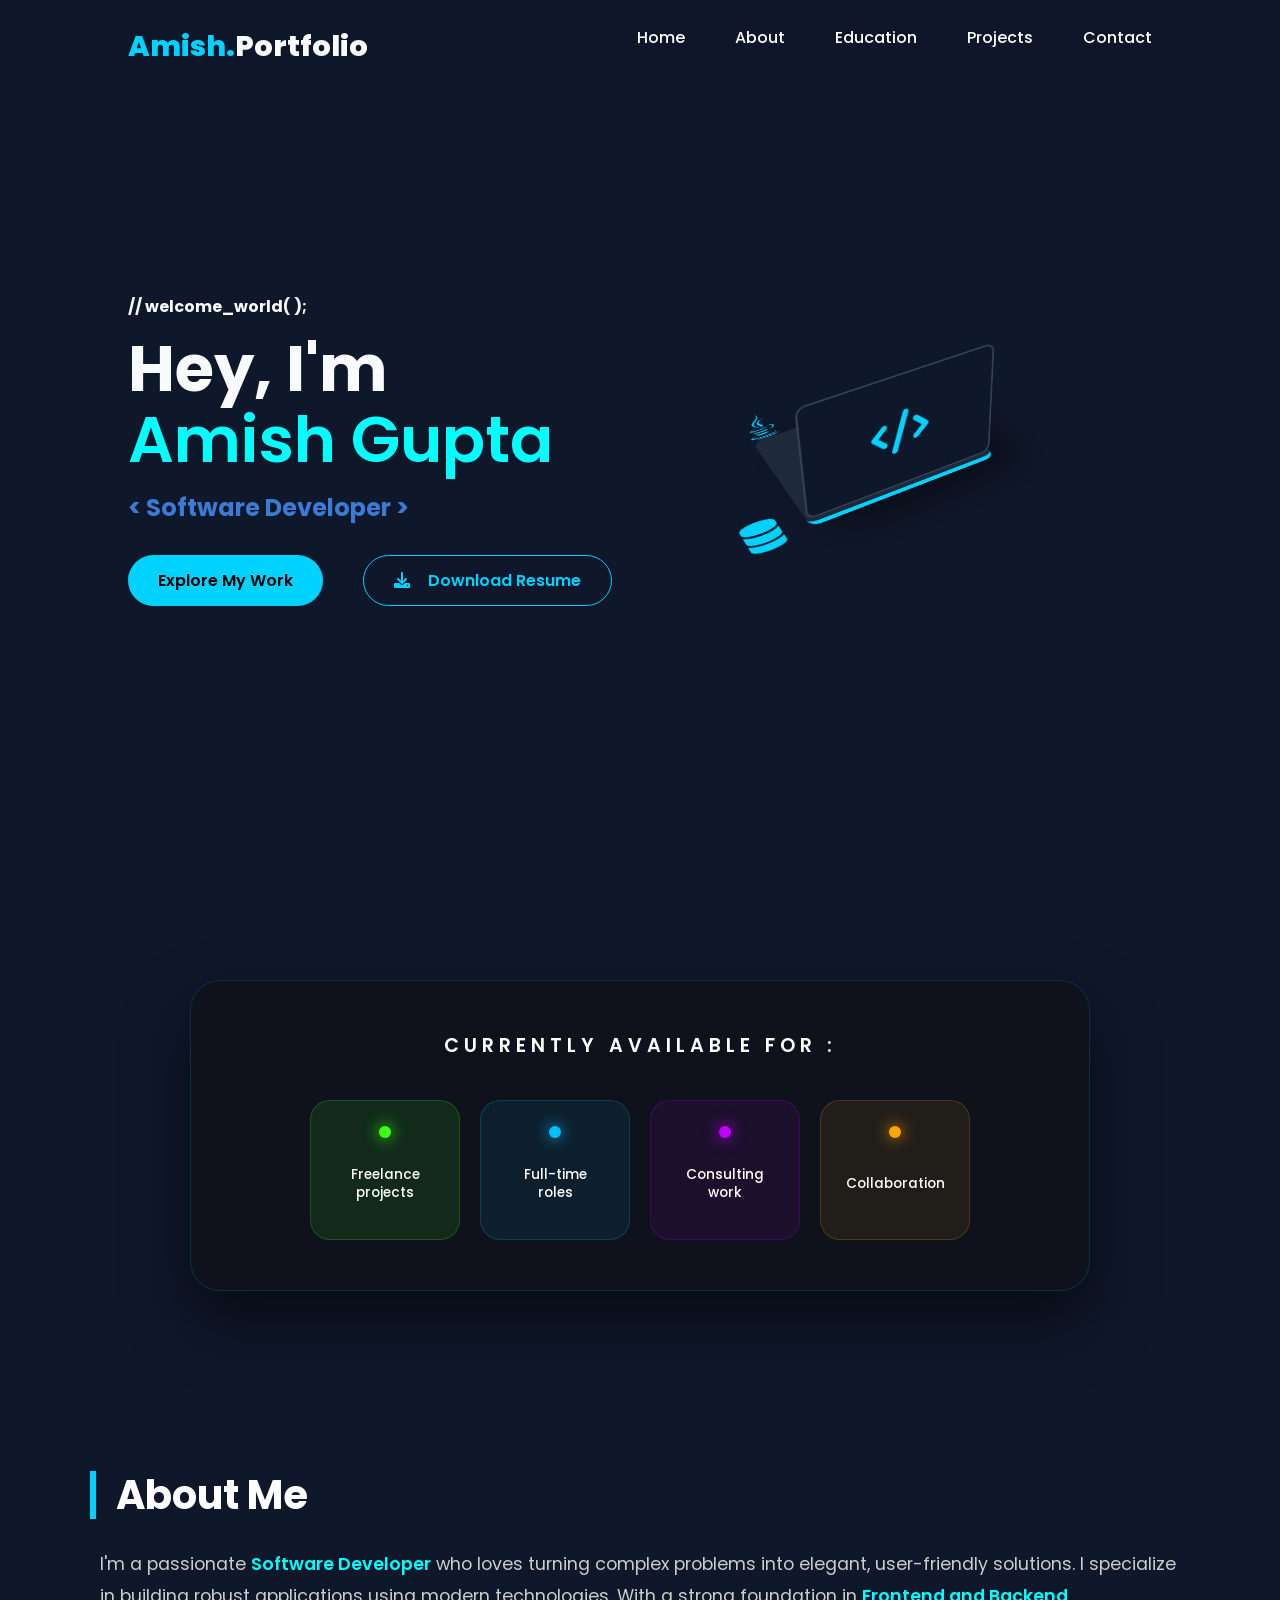
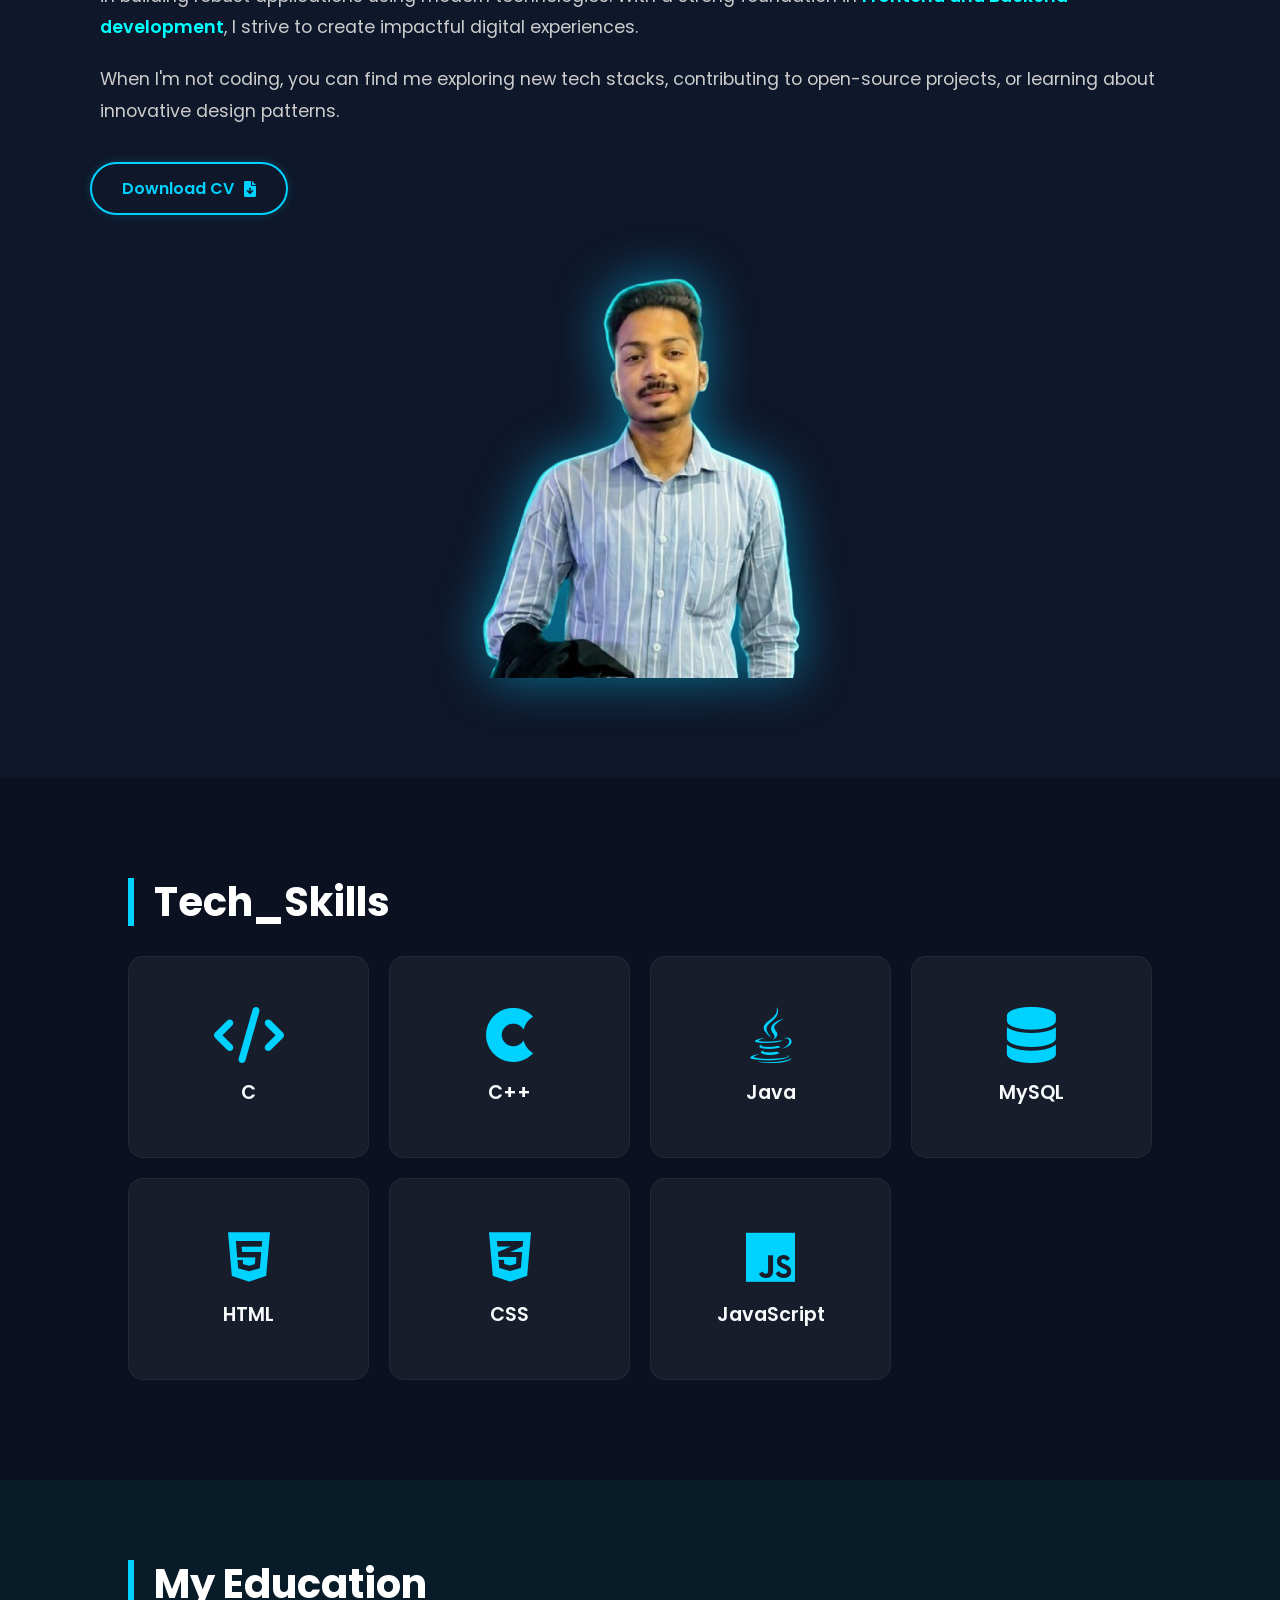
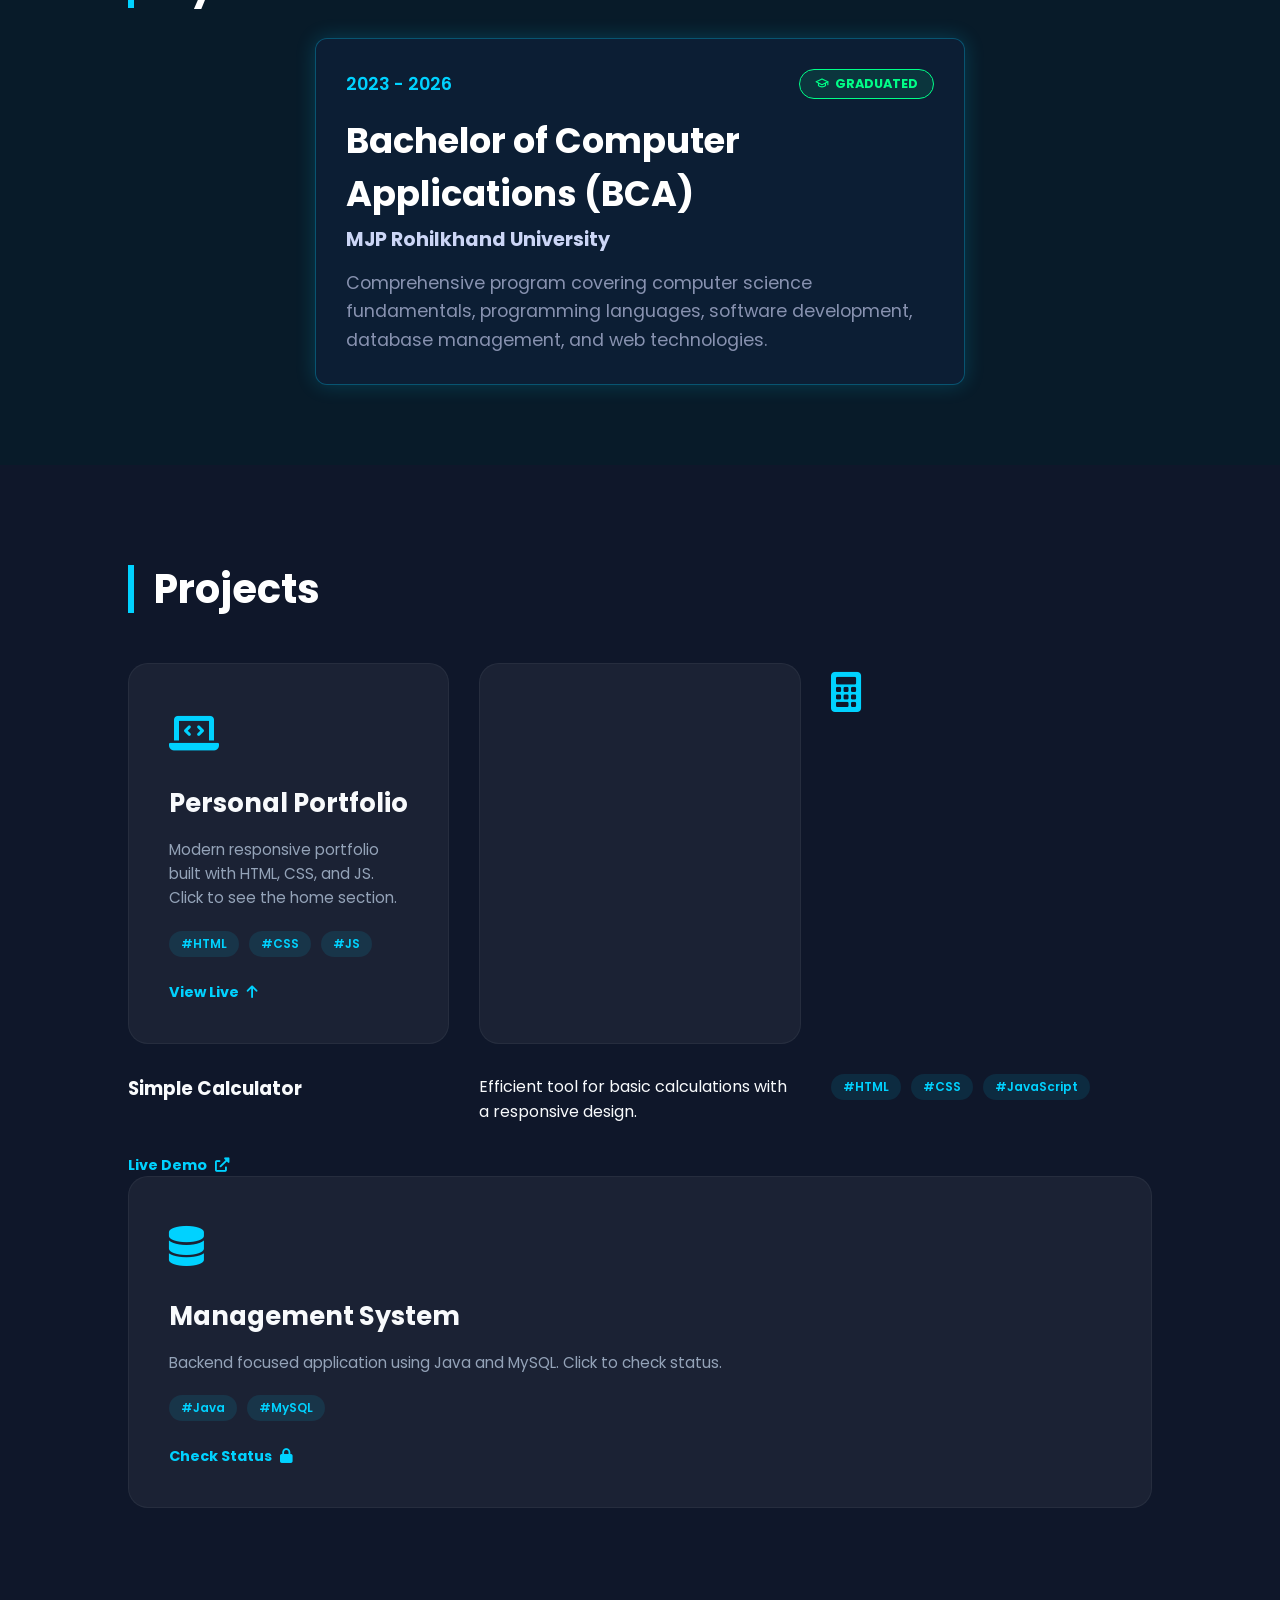
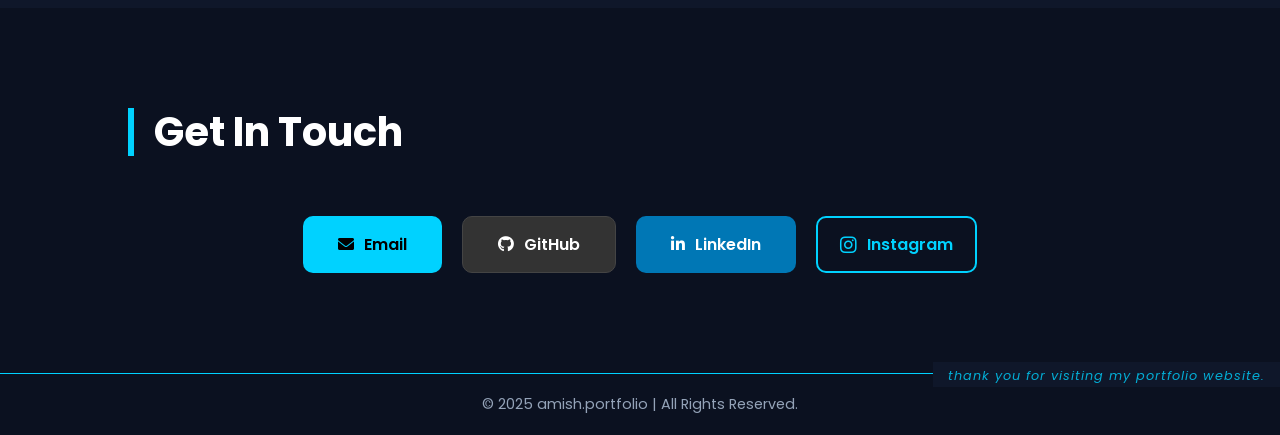
==== commit 1286a8a6: "Fix Calculator path with root slash" ====
--- a/Portfolio/index.html
+++ b/Portfolio/index.html
@@ -175,7 +175,7 @@
                 <a href="#home" class="pj-link">View Live <i class="fas fa-arrow-up"></i></a>
             </div>
 
-            <div class="project-card" onclick="openProjectDetails('Basic Digital Calculator', 'A clean and functional calculator built to handle everyday arithmetic operations. Focused on user-friendly interface and bug-free logic implementation.', 'Calculator/index.html')" style="cursor:pointer;">
+                <div class="project-card" onclick="openProjectDetails('Basic Digital Calculator', 'A clean and functional calculator built to handle everyday arithmetic operations. Focused on user-friendly interface and bug-free logic implementation.', '/Calculator/index.html')" style="cursor:pointer;"></div>
     <div class="pj-icon"><i class="fas fa-calculator"></i></div>
     <h3>Simple Calculator</h3>
     <p>Efficient tool for basic calculations with a responsive design.</p>
